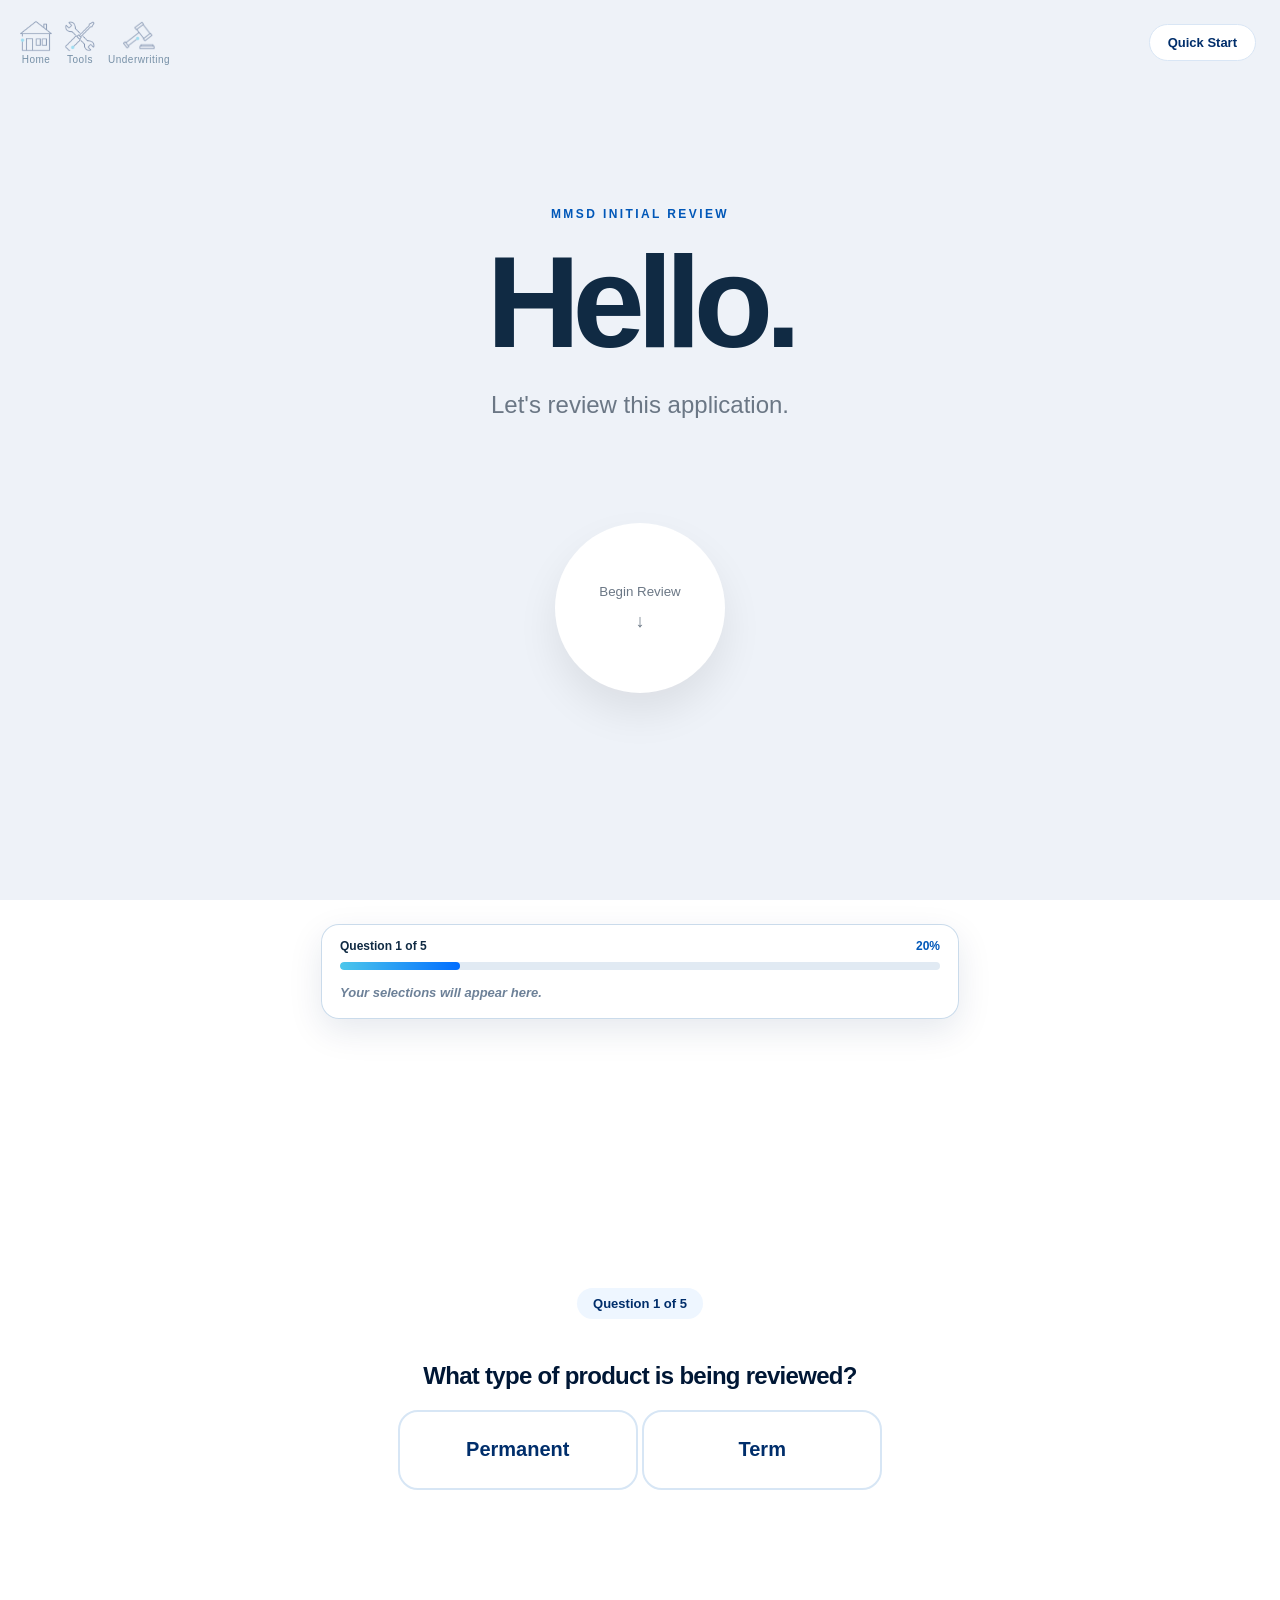
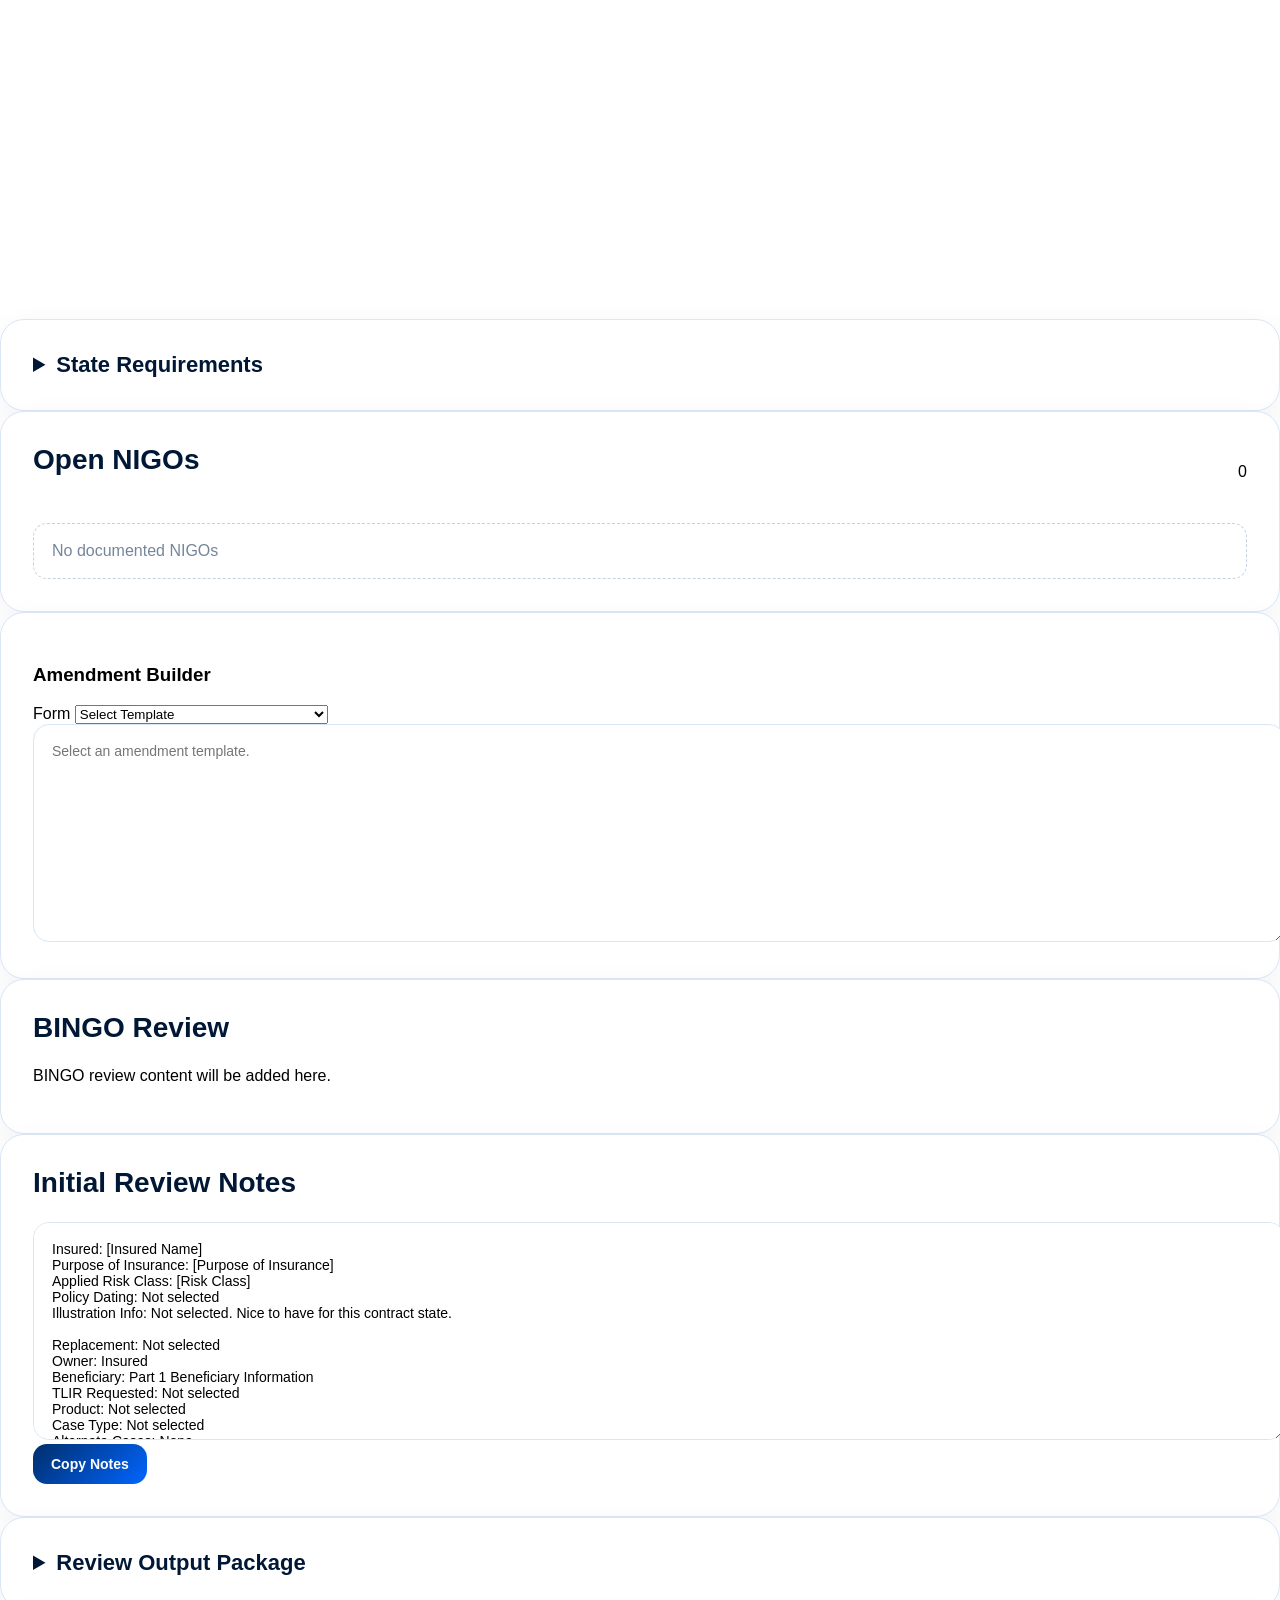
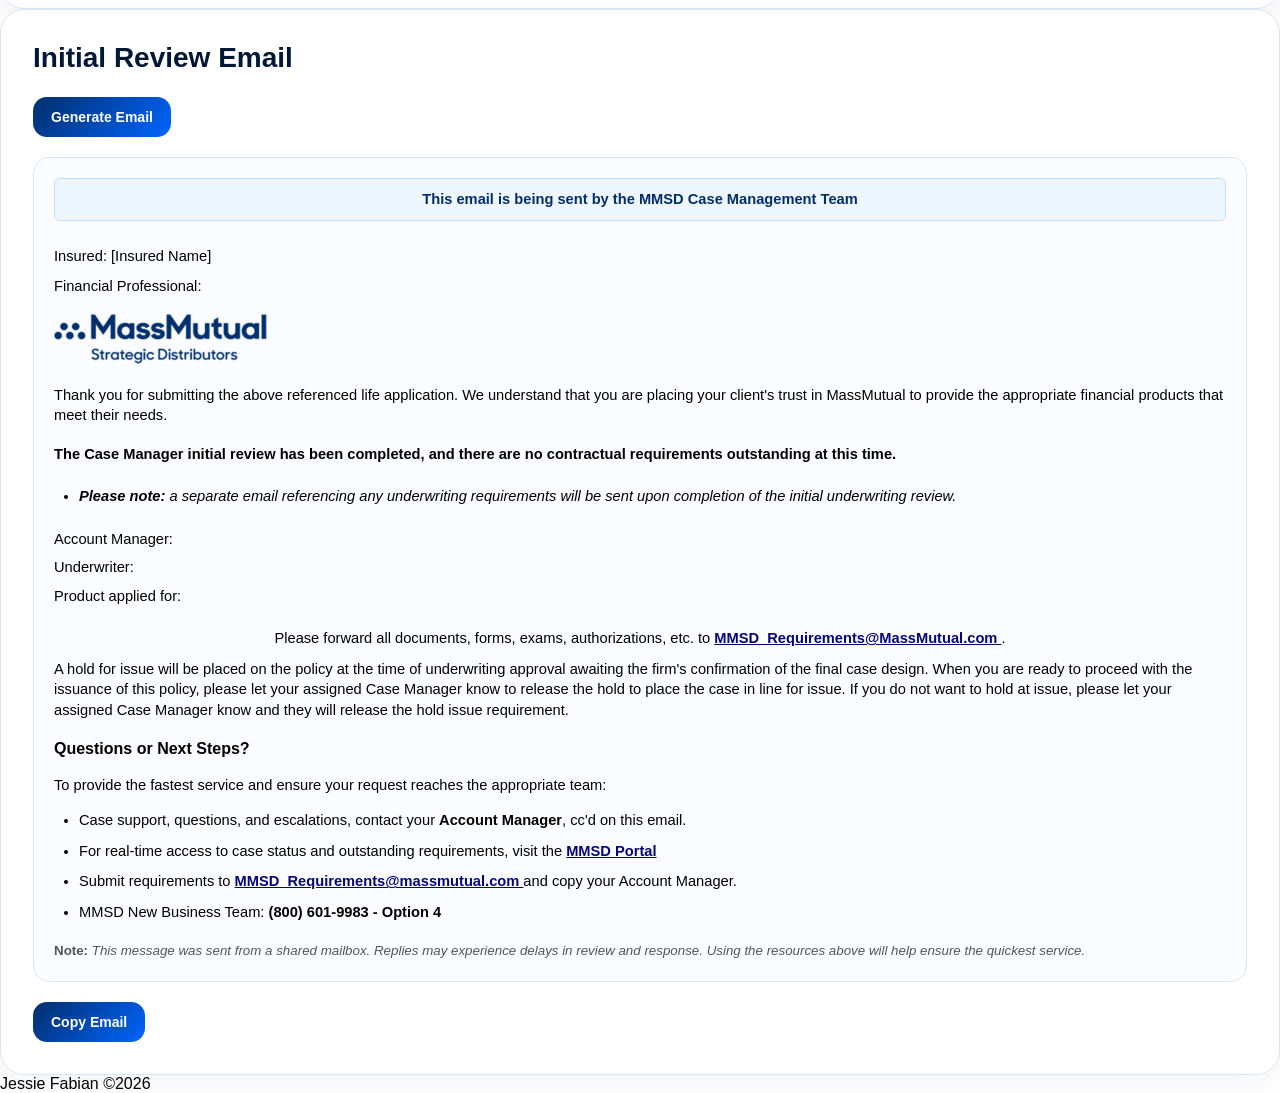
==== fffff.html @ 0162c7bb "how did I miss these fields?!" ====
<!doctype html>
<html lang="en">
  <head>
    <meta charset="utf-8" />
    <meta name="viewport" content="width=device-width, initial-scale=1.0" />
    <title>Full Initial Review</title>
    <link rel="stylesheet" href="Styling/app.css" />
  </head>
  <body>
    <header class="ir-header">
      <nav class="ir-navigation">
        <ul>
          <li>
            <a href="home.html" title="Home">
              <img src="images/home.png" />
              <span>Home</span>
            </a>
          </li>

          <li>
            <a href="verbiage-only.html" title="Tools">
              <img src="images/Picture8.png" />
              <span>Tools</span>
            </a>
          </li>

          <li>
            <a href="UW.html" title="Underwriting">
              <img src="images/UW.png" />
              <span>Underwriting</span>
            </a>
          </li>
        </ul>
      </nav>
    </header>
    <button id="quickStartButton" class="quick-start-button" type="button">
      Quick Start
    </button>
    <section id="welcomeHero">
      <div class="welcome-background"></div>

      <div class="welcome-content">
        <span class="welcome-eyebrow">MMSD INITIAL REVIEW</span>

        <h1 class="welcome-title">Hello.</h1>

        <p class="welcome-subtitle">Let's review this application.</p>

        <button id="beginReviewButton" class="scroll-indicator" type="button">
          <span>Begin Review</span>

          <span class="scroll-arrow" aria-hidden="true">↓</span>
        </button>
      </div>
    </section>

    <main class="page-workspace">
      <section id="qualificationFlow">
        <div id="wizardProgressWrapper">
          <div class="wizard-progress-top">
            <span id="wizardProgressLabel">Question 1 of 5</span>

            <span id="wizardProgressPercent">20%</span>
          </div>

          <div id="wizardProgress">
            <div id="wizardProgressFill"></div>
          </div>

          <div
            id="wizardAnswerSummary"
            class="wizard-answer-summary"
            aria-live="polite">
            <span class="wizard-answer-empty">
              Your selections will appear here.
            </span>
          </div>
        </div>

        <section class="question-panel active" id="questionProduct">
          <div class="question-container">
            <span class="question-counter">Question 1 of 5</span>

            <h2>What type of product is being reviewed?</h2>

            <div class="question-options">
              <button type="button" class="question-option" data-product="perm">
                Permanent
              </button>

              <button type="button" class="question-option" data-product="term">
                Term
              </button>
            </div>
          </div>
        </section>

        <section class="question-panel" id="questionState" hidden>
          <div class="question-container">
            <span class="question-counter">Question 2 of 5</span>

            <h2>What is the Contract State?</h2>

            <div class="case-field">
              <select id="contractState" name="contractState">
                <option value="">Select State</option>

                <option value="AL">Alabama</option>
                <option value="AK">Alaska</option>
                <option value="AZ">Arizona</option>
                <option value="AR">Arkansas</option>
                <option value="CA">California</option>
                <option value="CO">Colorado</option>
                <option value="CT">Connecticut</option>
                <option value="DE">Delaware</option>
                <option value="DC">District of Columbia</option>
                <option value="FL">Florida</option>
                <option value="GA">Georgia</option>
                <option value="HI">Hawaii</option>
                <option value="ID">Idaho</option>
                <option value="IL">Illinois</option>
                <option value="IN">Indiana</option>
                <option value="IA">Iowa</option>
                <option value="KS">Kansas</option>
                <option value="KY">Kentucky</option>
                <option value="LA">Louisiana</option>
                <option value="ME">Maine</option>
                <option value="MD">Maryland</option>
                <option value="MA">Massachusetts</option>
                <option value="MI">Michigan</option>
                <option value="MN">Minnesota</option>
                <option value="MS">Mississippi</option>
                <option value="MO">Missouri</option>
                <option value="MT">Montana</option>
                <option value="NE">Nebraska</option>
                <option value="NV">Nevada</option>
                <option value="NH">New Hampshire</option>
                <option value="NJ">New Jersey</option>
                <option value="NM">New Mexico</option>
                <option value="NY">New York</option>
                <option value="NC">North Carolina</option>
                <option value="ND">North Dakota</option>
                <option value="OH">Ohio</option>
                <option value="OK">Oklahoma</option>
                <option value="OR">Oregon</option>
                <option value="PA">Pennsylvania</option>
                <option value="PR">Puerto Rico</option>
                <option value="RI">Rhode Island</option>
                <option value="SC">South Carolina</option>
                <option value="SD">South Dakota</option>
                <option value="TN">Tennessee</option>
                <option value="TX">Texas</option>
                <option value="UT">Utah</option>
                <option value="VT">Vermont</option>
                <option value="VA">Virginia</option>
                <option value="WA">Washington</option>
                <option value="WV">West Virginia</option>
                <option value="WI">Wisconsin</option>
                <option value="WY">Wyoming</option>
              </select>
            </div>
          </div>
        </section>

        <section class="question-panel" id="questionBot" hidden>
          <div class="question-container">
            <span class="question-counter">Question 3 of 5</span>

            <h2>Is this a BOT case?</h2>

            <div class="question-options">
              <button type="button" class="question-option" data-bot="yes">
                Yes
              </button>

              <button type="button" class="question-option" data-bot="no">
                No
              </button>
            </div>
          </div>
        </section>

        <section class="question-panel" id="questionReplacement" hidden>
          <div class="question-container">
            <span class="question-counter">Question 4 of 5</span>

            <h2>Does this case involve a replacement?</h2>

            <div class="question-options">
              <button
                type="button"
                class="question-option"
                data-replacement="none">
                No Replacement
              </button>

              <button
                type="button"
                class="question-option"
                data-replacement="internal">
                Internal Replacement
              </button>

              <button
                type="button"
                class="question-option"
                data-replacement="external">
                External Replacement
              </button>
            </div>
          </div>
        </section>

        <section class="question-panel" id="questionInsured" hidden>
          <div class="question-container">
            <span class="question-counter">Question 5 of 5</span>

            <h2>How many insureds are on the application?</h2>

            <div class="question-options">
              <button
                type="button"
                class="question-option"
                data-insured="single">
                Single
              </button>

              <button
                type="button"
                class="question-option"
                data-insured="joint">
                Joint
              </button>
            </div>
          </div>
        </section>
      </section>

      <div id="caseProfileData" hidden>
        <input type="hidden" id="selectedProduct" />

        <input type="hidden" id="selectedState" />

        <input type="hidden" id="selectedBOT" />

        <input type="hidden" id="selectedReplacement" />

        <input type="hidden" id="selectedInsuredType" />
      </div>

      <section id="qualificationSummary" class="summary-card" hidden>
        <h3>Case Profile</h3>

        <div
          id="qualificationSummaryContent"
          class="profile-summary-grid"></div>
      </section>

      <section id="qualificationComplete">
        <div class="completion-container">
          <h2>Perfect.</h2>

          <p>Your review workspace is ready.</p>

          <button id="launchWorkbench">Begin Review</button>
        </div>
      </section>
      <section id="reviewWorkbench" class="review-workspace" hidden>
        <div class="workbench-shell">
          <header class="workspace-header">
            <div class="workspace-title">
              <span class="workspace-eyebrow">CASE MANAGER WORKBENCH</span>

              <h1>Initial Review Workspace</h1>

              <span id="progressText">0 of 0 steps complete</span>
            </div>

            <div class="workspace-progress">
              <div class="progress-track">
                <div id="progressFill"></div>
              </div>
            </div>
          </header>

          <div class="workspace-layout">
            <aside class="review-sidebar">
              <button
                type="button"
                class="step-btn active"
                data-target="dashboardSection">
                Dashboard
              </button>

              <button
                type="button"
                class="step-btn"
                data-target="caseSetupSection">
                Case Setup
              </button>

              <button
                type="button"
                class="step-btn"
                data-target="stateRequirements">
                State Forms
              </button>

              <button type="button" class="step-btn" data-target="trexReview">
                TREX Review
              </button>
              <button
                type="button"
                class="step-btn"
                data-target="polarisReplacementCheckSection">
                Polaris Check
              </button>

              <button
                type="button"
                class="step-btn"
                data-target="requirementsSection">
                Requirements
              </button>

              <button
                type="button"
                class="step-btn"
                data-target="amendmentsSection">
                Amendments
              </button>

              <button type="button" class="step-btn" data-target="bingoSection">
                BINGO
              </button>

              <button
                type="button"
                class="step-btn"
                data-target="reviewOutputPackage">
                Output Package
              </button>

              <button type="button" class="step-btn" data-target="emailSection">
                Email
              </button>
            </aside>

            <div class="workspace-main">
              <section id="incompleteSetupNotice" class="setup-notice" hidden>
                <div>
                  <strong>Case setup is incomplete</strong>

                  <p>
                    Complete the onboarding questions before using
                    state-specific or case-specific review tools.
                  </p>
                </div>

                <button id="returnToSetup" type="button">
                  Complete Case Setup
                </button>
              </section>
              <section id="dashboardSection" class="workspace-card">
                <div class="workspace-section-heading">
                  <div>
                    <span class="workspace-eyebrow">REVIEW STATUS</span>

                    <h2>Case Dashboard</h2>
                  </div>
                </div>

                <div class="dashboard-grid">
                  <div class="stat-card timer-stat running">
                    <div class="timer-card-header">
                      <span class="stat-label">Review Time</span>

                      <span id="timerStatusBadge" class="timer-status-pill">
                        <span class="timer-status-dot"></span>
                        Running
                      </span>
                    </div>

                    <strong id="dashboardTimer">00:00</strong>

                    <div class="timer-mini-actions">
                      <button id="startReviewTimer" type="button">Start</button>

                      <button id="pauseReviewTimer" type="button">Pause</button>
                    </div>
                  </div>

                  <div class="stat-card">
                    <span class="stat-label">Reviewed</span>

                    <strong id="reviewedCountCard">0</strong>
                  </div>

                  <div class="stat-card">
                    <span class="stat-label">Remaining</span>

                    <strong id="remainingCountCard">0</strong>
                  </div>

                  <div class="stat-card">
                    <span class="stat-label">NIGOs</span>

                    <strong id="dashboardIssueCount">0</strong>
                  </div>
                </div>
              </section>

              <section
                id="caseSetupSection"
                class="workspace-card case-setup-card">
                <div class="workspace-section-heading">
                  <div>
                    <span class="workspace-eyebrow">CASE PROFILE</span>

                    <h2>Case Setup</h2>
                  </div>

                  <span id="caseProfileStatus" class="case-profile-status">
                    Ready
                  </span>
                </div>

                <div class="case-profile-grid">
                  <div class="case-profile-field">
                    <span class="case-profile-label">Product</span>

                    <strong id="profileProduct">Not selected</strong>
                  </div>

                  <div class="case-profile-field">
                    <span class="case-profile-label">Contract State</span>

                    <strong id="profileState">Not selected</strong>
                  </div>

                  <div class="case-profile-field">
                    <span class="case-profile-label">BOT Case</span>

                    <strong id="profileBOT">Not selected</strong>
                  </div>

                  <div class="case-profile-field">
                    <span class="case-profile-label">Replacement</span>

                    <strong id="profileReplacement">Not selected</strong>
                  </div>

                  <div class="case-profile-field">
                    <span class="case-profile-label">Insured Type</span>

                    <strong id="profileInsured">Not selected</strong>
                  </div>
                </div>
<hr class="section-divider" />

<div class="case-setup-grid-equal">

    <div class="case-field">
        <label for="policyNumber">Policy Number</label>
        <input
            id="policyNumber"
            type="text"
            autocomplete="off" />
    </div>

    <div class="case-field">
        <label for="insuredName">Insured</label>
        <input
            id="insuredName"
            type="text"
            autocomplete="off" />
    </div>

</div>
<div class="case-setup-grid-equal">

    <div class="case-field">
        <label for="ownerType">
            Owner
        </label>

        <select id="ownerType">

            <option value="insured">
                Insured
            </option>

            <option value="otherIndividual">
                Other Individual
            </option>

            <option value="trust">
                Trust
            </option>

            <option value="business">
                Business or Entity
            </option>

        </select>

    </div>

    <div class="case-field">
        <label for="beneficiaryOther">
            Beneficiary
        </label>

        <select id="beneficiaryOther">

            <option value="no">
                Part 1 Beneficiary Information
            </option>

            <option value="yes">
                E-2 Other Selected
            </option>

        </select>

    </div>

    <div class="case-field">

        <label for="purposeOfInsurance">

            Purpose of Insurance

        </label>

        <input
            id="purposeOfInsurance"
            type="text"
            placeholder="Enter the purpose of insurance"
            autocomplete="off" />

    </div>

</div>
<div class="case-setup-grid-equal">

    <div class="case-field">

        <label for="riskClass">
            Risk Class
        </label>

        <select id="riskClass">

            <option value="">
                Select Risk Class
            </option>

            <option value="Ultra Preferred Non-Tobacco">
                Ultra Preferred Non-Tobacco
            </option>

            <option value="Select Preferred Non-Tobacco/Preferred Non-Smoker">
                Select Preferred Non-Tobacco/Preferred Non-Smoker
            </option>

            <option value="Standard Non-Tobacco/Juvenile">
                Standard Non-Tobacco/Juvenile
            </option>

            <option value="Select Preferred Tobacco">
                Select Preferred Tobacco
            </option>

            <option value="Tobacco">
                Tobacco
            </option>

        </select>

    </div>

    <div class="case-field">

        <label for="policyDating">
            Policy Dating
        </label>

        <select id="policyDating">

            <option value="">
                Select Policy Dating
            </option>

            <option value="saveAge">
                Save Age
            </option>

            <option value="currentDate">
                Current Date
            </option>

            <option value="specificDate">
                Specific Date
            </option>

        </select>

    </div>


  <div class="case-field">

        <label for="illustrationStatus">
            Signed Illustration as Applied For?
        </label>

        <select id="illustrationStatus">

            <option value="">
                Select
            </option>

            <option value="yes">
                Yes
            </option>

            <option value="no">
                No
            </option>

            <option value="notReceived">
                Not Received
            </option>

        </select>
<small
    id="illustrationGuidance"
    class="field-guidance">
</small>
</div>
          <div id="saveAgeFields" class="save-age-panel" hidden>
            <div class="save-age-heading">
              <div>
                <h3>Save Age Calculator</h3>
                <p>
                  Enter the insured's birth month and day and the Part 1
                  signature date.
                </p>
              </div>
            </div>
            <div
              id="saveAgeEligibilityWarning"
              class="save-age-alert"
              hidden></div>
            <div class="save-age-grid">
              <div class="case-field">
                <label for="birthMonth">Birth Month</label>
                <select id="birthMonth">
                  <option value="">Select Month</option>
                  <option value="1">January</option>
                  <option value="2">February</option>
                  <option value="3">March</option>
                  <option value="4">April</option>
                  <option value="5">May</option>
                  <option value="6">June</option>
                  <option value="7">July</option>
                  <option value="8">August</option>
                  <option value="9">September</option>
                  <option value="10">October</option>
                  <option value="11">November</option>
                  <option value="12">December</option>
                </select>
              </div>
              <div class="case-field">
                <label for="birthDay">Birth Day</label>
                <select id="birthDay">
                  <option value="">Select Day</option>
                  <option value="1">1</option>
                  <option value="2">2</option>
                  <option value="3">3</option>
                  <option value="4">4</option>
                  <option value="5">5</option>
                  <option value="6">6</option>
                  <option value="7">7</option>
                  <option value="8">8</option>
                  <option value="9">9</option>
                  <option value="10">10</option>
                  <option value="11">11</option>
                  <option value="12">12</option>
                  <option value="13">13</option>
                  <option value="14">14</option>
                  <option value="15">15</option>
                  <option value="16">16</option>
                  <option value="17">17</option>
                  <option value="18">18</option>
                  <option value="19">19</option>
                  <option value="20">20</option>
                  <option value="21">21</option>
                  <option value="22">22</option>
                  <option value="23">23</option>
                  <option value="24">24</option>
                  <option value="25">25</option>
                  <option value="26">26</option>
                  <option value="27">27</option>
                  <option value="28">28</option>
                  <option value="29">29</option>
                  <option value="30">30</option>
                  <option value="31">31</option>
                </select>
              </div>
              <div class="case-field">
                <label for="part1SignDate">Part 1 Sign Date</label>
                <input id="part1SignDate" type="date" />
              </div>
              <div class="case-field">
                <label for="saveAge1035">1035 Exchange</label>
                <select id="saveAge1035">
                  <option value="no">No</option>
                  <option value="yes">Yes</option>
                </select>
              </div>
              <div class="case-field">
                <label for="saveAgeDate">Calculated Save Age Date</label>
                <input
                  id="saveAgeDate"
                  type="text"
                  readonly
                  placeholder="Calculated automatically" />
              </div>
              <div class="case-field">
                <label for="saveAgeEligibility">Eligibility</label>
                <input
                  id="saveAgeEligibility"
                  type="text"
                  readonly
                  placeholder="Calculated automatically" />
              </div>
            </div>
            <div class="save-age-results">
              <div>
                <span class="save-age-result-label">Age Changes After</span>
                <strong id="ageChangeDate">--</strong>
              </div>
              <div>
                <span class="save-age-result-label">Backdating Duration</span>
                <strong id="saveAgeDuration">--</strong>
              </div>
              <div>
                <span class="save-age-result-label">Processing Guidance</span>
                <strong id="saveAgeGuidance">
                  Enter the Save Age information.
                </strong>
              </div>
            </div>
            <p id="saveAgeMessage" class="save-age-message">
              Enter the insured's birth month and day and the Part 1 signature
              date.
            </p>
          </div>
          <div id="specificDateFields" class="save-age-panel" hidden>
            <div class="case-field">
              <label for="specificPolicyDate">Requested Policy Date</label>
              <input id="specificPolicyDate" type="date" />
            </div>
          </div>
  </div>
</div>

       <details id="Illustration-Validation" class="card collapsible-card" hidden>
            <summary class="collapsible-summary">
              <span class="summary-heading">
                <span>
                  <span class="summary-title">Illustration Validation</span>
                </span>
              </span>
              <span class="collapse-indicator" aria-hidden="true">▼</span>
            </summary>
            <div class="collapsible-content">

            <details class="workspace-help">
            <summary><strong> How to use</strong></summary>

            <ol>
              <li>
                Enter the value shown on the Part 1.
              </li>

              <li>
                Enter the corresponding value shown on the illustration.
              </li>

              <li>
                Select Not Applicable for policy-design items that do not apply.
              </li>

              <li>
                Review the validation result and any identified mismatches.
              </li>
                </ol>
              </details>

        <div class="validation-column-headings">
          <span>Policy Design Item</span>
          <span>Part 1</span>
          <span>Illustration</span>
          <span>Result</span>
        </div>

          <div id="illustrationComparisonRows"></div>

          <div class="validation-actions">
            <button
              type="button"
              id="validateIllustration"
              class="primary-button">
              Validate Illustration
            </button>

            <button
              type="button"
              id="clearIllustrationValidation"
              class="secondary-button">
              Clear
            </button>
          </div>

          <section
            id="illustrationValidationResult"
            class="illustration-validation-result validation-neutral"
            aria-live="polite">

            <div class="validation-result-header">
              <div>
                <span class="validation-result-label">
                  Validation Result
                </span>

                <strong id="illustrationValidationTitle">
                  Enter the Part 1 and illustration values.
                </strong>
              </div>

              <span id="illustrationMatchCount">
                0 of 0 reviewed
              </span>
            </div>

                <div id="illustrationValidationDetails"></div>
              </section>
              <section
                id="illustrationMismatchRequirementSection"
                class="illustration-mismatch-output"
                hidden>

                <label for="illustrationMismatchRequirement">
                  Generated Requirement
                </label>

                <textarea
                  id="illustrationMismatchRequirement"
                  rows="7"
                  readonly></textarea>

                <button
                  type="button"
                  id="copyIllustrationMismatchRequirement"
                  class="secondary-button">
                  Copy Requirement
                </button>


                    <span
                      id="illustrationMismatchCopyStatus"
                      class="copy-status"
                      aria-live="polite">
                    </span>
                  </section>
                </div>
       </details>

</div>
 </section>

              <!-- ===================================== -->
              <!-- NEW YORK REVIEW DASHBOARD -->
              <!-- ===================================== -->

              <section id="nyReviewDashboard" class="workbench-section" hidden>
                <div class="section-header">
                  <h2>New York Review</h2>
                  <p>State-specific Initial Review workflow.</p>
                </div>
                <div class="review-card" id="nyReplacementStatusCard">
                  <h3>NY Replacement Status</h3>

                  <p>
                    Replacement processing is completed within the Polaris Check
                    and Replacement Review workspace.
                  </p>

                  <div class="summary-grid">
                    <div>
                      <label>Replacement Status</label>

                      <span id="nyReplacementStatus">
                        No Replacement Identified
                      </span>
                    </div>

                    <div>
                      <label>Replacement Type</label>

                      <span id="nyReplacementType">N/A</span>
                    </div>
                  </div>
                </div>
                <!-- ===================================== -->
                <!-- BOT REVIEW -->
                <!-- ===================================== -->

                <div class="review-card" id="botReviewSection">
                  <h3>BOT Review</h3>

                  <label>
                    <input type="checkbox" />
                    BOT Notes Reviewed
                  </label>

                  <label>
                    <input type="checkbox" />
                    Exceptions Reviewed
                  </label>

                  <label>
                    <input type="checkbox" />
                    Follow Up Required
                  </label>

                  <label>
                    <input type="checkbox" />
                    BOT Review Complete
                  </label>

                  <textarea
                    id="botReviewNotes"
                    placeholder="BOT review notes here"></textarea>
                </div>

                <!-- ===================================== -->
                <!-- SUITABILITY -->
                <!-- ===================================== -->

                <div class="review-card" id="suitabilitySection">
                  <h3>Suitability</h3>

                  <label>
                    <input type="radio" name="suitabilityStatus" value="igo" />

                    IGO
                  </label>

                  <label>
                    <input type="radio" name="suitabilityStatus" value="nigo" />

                    NIGO
                  </label>

                  <label>
                    <input
                      type="radio"
                      name="suitabilityStatus"
                      value="pending" />

                    Pending
                  </label>

                  <textarea
                    id="suitabilityNotes"
                    placeholder="Suitability notes"></textarea>
                </div>

                <!-- ===================================== -->
                <!-- SALES ILLUSTRATION REVIEW -->
                <!-- ===================================== -->
                <div id="nyReviewStatus" class="review-status">
                  Ready For Review
                </div>
                <div class="ny-illustration-review">
                  <h4>NY Illustration Review</h4>

                  <label>
                    <input type="checkbox" id="nyIllustrationSigned" />
                    Signed Illustration Submitted
                  </label>

                  <label>
                    <input type="checkbox" id="nyIllustrationOwner" />
                    Signed by Correct Party
                  </label>

                  <label>
                    <input type="checkbox" id="nyIllustrationDate" />
                    Dated
                  </label>

                  <label>
                    <input type="checkbox" id="nyBeforePart1" />
                    Signed On/Before Part 1
                  </label>
                </div>
              </section>
              <!-- ===================================== -->
              <!-- NY REPLACEMENT STATUS -->
              <!-- ===================================== -->

              <details id="stateRequirements" class="workspace-card">
                <summary>
                  <span id="stateRequirementSummary">State Requirements</span>
                </summary>

                <div id="stateImportantNotices" hidden></div>

                <div id="stateNotes" hidden></div>

                <div class="state-requirement-meta">
                  <span>Applicable Forms</span>

                  <strong id="applicableFormCount">0</strong>
                </div>

                <div id="requiredForms"></div>

                <div id="reviewCompletionBanner" hidden>
                  State form review complete.
                </div>
              </details>
              <section id="openNigoPanel" class="workspace-card">
                <div class="workspace-section-heading">
                  <h2>Open NIGOs</h2>

                  <span id="openNigoCount">0</span>
                </div>

                <div id="openNigoList">
                  <div class="nigo-empty">No documented NIGOs</div>
                </div>
              </section>

              <!-- ===================================== -->
              <!-- POLARIS REPLACEMENT CHECK -->
              <!-- ===================================== -->

              <section
                id="polarisReplacementCheckSection"
                class="workspace-card"
                hidden>
                <div class="workspace-section-heading">
                  <div>
                    <span class="workspace-eyebrow">REPLACEMENT REVIEW</span>

                    <h2>Polaris & Replacement Review</h2>
                  </div>
                </div>

                <p>
                  Review Polaris and determine whether any replacement activity
                  exists that was not disclosed on the application.
                </p>

                <label>
                  <input type="checkbox" id="polarisReviewCompleted" />

                  Polaris Review Completed
                </label>

                <div class="replacement-review-grid">
                  <div class="review-card">
                    <h3>Replacement Status</h3>

                    <label>
                      <input
                        type="radio"
                        name="reviewReplacementStatus"
                        value="none" />

                      No Replacement
                    </label>

                    <label>
                      <input
                        type="radio"
                        name="reviewReplacementStatus"
                        value="internal" />

                      Internal Replacement
                    </label>

                    <label>
                      <input
                        type="radio"
                        name="reviewReplacementStatus"
                        value="external" />

                      External Replacement
                    </label>

                    <label>
                      <input type="checkbox" id="undisclosedReplacement" />

                      Undisclosed Replacement Identified
                    </label>
                  </div>

                  <div class="review-card">
                    <h3>Replacement Information</h3>

                    <label>Replaced Carrier</label>

                    <input type="text" id="replacedCarrier" />

                    <label>Policy Number</label>

                    <input type="text" id="replacedPolicyNumber" />

                    <label>Face Amount</label>

                    <input type="text" id="replacedFaceAmount" />

                    <label>Notes</label>

                    <textarea id="replacementNotes" rows="5"></textarea>
                  </div>
                </div>

                <!-- INTERNAL REPLACEMENT -->

                <div id="internalReplacementSection" class="review-card" hidden>
                  <h3>Internal Replacement Review</h3>

                  <label>
                    <input type="checkbox" />
                    Existing Policy Reviewed
                  </label>

                  <label>
                    <input type="checkbox" />
                    Client History Reviewed
                  </label>

                  <label>
                    <input type="checkbox" />
                    Inforce Illustration Reviewed
                  </label>

                  <label>
                    <input type="checkbox" />
                    Replacement Tab Updated
                  </label>

                  <label>
                    <input type="checkbox" />
                    Commission Review Completed
                  </label>

                  <label>
                    <input type="checkbox" />
                    GA Memo Needed
                  </label>

                  <label>
                    <input type="checkbox" />
                    Surrender Endorsement Reviewed
                  </label>
                </div>

                <!-- EXTERNAL REPLACEMENT -->

                <div id="externalReplacementSection" class="review-card" hidden>
                  <h3>External Replacement Review</h3>

                  <label>
                    <input type="checkbox" />
                    Existing Carrier Identified
                  </label>

                  <label>
                    <input type="checkbox" />
                    Replacement Notification Sent
                  </label>

                  <label>
                    <input type="checkbox" />
                    Carrier Fax Sent
                  </label>

                  <label>
                    <input type="checkbox" />
                    Fax Confirmation Received
                  </label>

                  <label>
                    <input type="checkbox" />
                    Follow-Up Required
                  </label>

                  <label>
                    <input type="checkbox" />
                    Replacement Letter Sent
                  </label>
                </div>

                <!-- 1035 EXCHANGE -->

                <div id="exchangeSection" class="review-card">
                  <h3>1035 Exchange</h3>

                  <label>
                    <input type="checkbox" id="is1035Exchange" />

                    1035 Exchange
                  </label>

                  <label>
                    <input type="checkbox" />
                    P4051 Received
                  </label>

                  <label>
                    <input type="checkbox" />
                    P4051 IGO
                  </label>

                  <label>
                    <input type="checkbox" />
                    Loan Carryover Reviewed
                  </label>
                </div>

                <!-- GENERATED REQUIREMENTS -->

                <div class="review-card">
                  <h3>Replacement Requirements</h3>

                  <textarea
                    id="replacementRequirementOutput"
                    rows="8"
                    readonly></textarea>

                  <button type="button" id="copyReplacementRequirement">
                    Copy Requirement
                  </button>
                </div>
              </section>


<div id="requirementBuilderParking" hidden>

    <div id="nigoRequirementBuilder" class="vc-card">

        <h3>Requirement Builder</h3>

        <div class="vc-field">

            <label>
                Active Form
            </label>

            <div id="activeNigoFormDisplay">
                Select a form marked NIGO.
            </div>

        </div>

        <div class="vc-field">

            <label for="globalRequirementTemplate">
                Requirement Template
            </label>

            <select id="globalRequirementTemplate">

                <option value="">
                    Select Requirement
                </option>

            </select>

        </div>

        <button
            type="button"
            id="favoriteRequirementButton">

            ♡

        </button>

        <div id="globalRequirementFields"></div>

        <textarea
            id="globalGeneratedRequirement"
            rows="6"
            readonly>
        </textarea>

        <div class="vc-actions">

            <button
                id="addGlobalRequirement"
                type="button">

                Add Requirement

            </button>

            <button
                id="copyGlobalRequirement"
                type="button">

                Copy Requirement

            </button>

        </div>

        <div id="requirementSaveStatus"></div>

    </div>

</div>

</div>


             <div id="nigoAmendmentBuilder">

    <section class="workspace-card">

        <h3>
            Amendment Builder
        </h3>

        <label for="globalAmendmentTemplate">
            Form
        </label>

        <select id="globalAmendmentTemplate">

            <option value="">
                Select Form
            </option>

        </select>

        <div id="globalAmendmentFields"></div>

        <textarea
            id="globalGeneratedAmendment"
            rows="8"
            readonly>
        </textarea>

    </section>

</div>

              <section id="bingoSection" class="workspace-card">
                <h2>BINGO Review</h2>

                <p>BINGO review content will be added here.</p>
              </section>

              <section id="reviewNotesSection" class="workspace-card">
                <h2>Initial Review Notes</h2>

                <textarea
                  id="initialReviewNotes"
                  rows="8"
                  placeholder="Initial review notes will appear here."></textarea>

                <div class="buttons">
                  <button id="copyInitialReviewNotes" type="button">
                    Copy Notes
                  </button>
                </div>

                <div
                  id="initialReviewNotesStatus"
                  class="copy-status"
                  aria-live="polite"></div>
              </section>



              <details id="reviewOutputPackage" class="workspace-card">
                <summary>Review Output Package</summary>

                <div class="output-package-summary">
                  <span id="reviewOutputStatus">No Outputs</span>

                  <strong id="compiledTotalCount">0</strong>
                </div>

                <section class="compiled-output-section">
                  <div class="compiled-output-heading">
                    <span id="compiledAmendmentBadge">0 amendments</span>

                    <span id="compiledAmendmentCount">0</span>
                  </div>

                  <textarea
                    id="compiledAmendments"
                    rows="10"
                    readonly></textarea>

                  <button id="copyAllAmendments" type="button" disabled>
                    Copy All Amendments
                  </button>
                </section>

                <section class="compiled-output-section">
                  <div class="compiled-output-heading">
                    <span id="compiledRequirementBadge">0 requirements</span>

                    <span id="compiledRequirementCount">0</span>
                  </div>

                  <textarea
                    id="compiledRequirements"
                    rows="10"
                    readonly></textarea>

                  <button id="copyAllRequirements" type="button" disabled>
                    Copy All Requirements
                  </button>
                </section>

                <div
                  id="reviewOutputCopyStatus"
                  class="copy-status"
                  aria-live="polite"></div>
              </details>

              <section id="emailSection" class="workspace-card">
                <h2>Initial Review Email</h2>

                <button id="generateEmail" type="button">Generate Email</button>

                <div
                  id="emailOutput"
                  class="email-preview"
                  contenteditable="true"></div>

                <button id="copyEmail" type="button">Copy Email</button>
              </section>
            </div>
          </div>
        </div>
      </section>
    </main>
    <div id="quickStartModal" class="quick-start-modal" hidden>
      <div class="quick-start-panel">
        <div class="quick-start-header">
          <img src="images/qs.png" />
          <div>
            <h2>Quick Start</h2>

            <p>Launch directly into the review workspace.</p>
          </div>
        </div>

        <div class="quick-start-grid">
          <label>
            Product
            <select id="qsProduct">
              <option value="perm">Permanent</option>
              <option value="term">Term</option>
            </select>
          </label>

          <label>
            State
            <select id="qsState">
              <option value="">Select State</option>

              <option value="AL">Alabama</option>
              <option value="AK">Alaska</option>
              <option value="AZ">Arizona</option>
              <option value="AR">Arkansas</option>
              <option value="CA">California</option>
              <option value="CO">Colorado</option>
              <option value="CT">Connecticut</option>
              <option value="DE">Delaware</option>
              <option value="DC">District of Columbia</option>
              <option value="FL">Florida</option>
              <option value="GA">Georgia</option>
              <option value="HI">Hawaii</option>
              <option value="ID">Idaho</option>
              <option value="IL">Illinois</option>
              <option value="IN">Indiana</option>
              <option value="IA">Iowa</option>
              <option value="KS">Kansas</option>
              <option value="KY">Kentucky</option>
              <option value="LA">Louisiana</option>
              <option value="ME">Maine</option>
              <option value="MD">Maryland</option>
              <option value="MA">Massachusetts</option>
              <option value="MI">Michigan</option>
              <option value="MN">Minnesota</option>
              <option value="MS">Mississippi</option>
              <option value="MO">Missouri</option>
              <option value="MT">Montana</option>
              <option value="NE">Nebraska</option>
              <option value="NV">Nevada</option>
              <option value="NH">New Hampshire</option>
              <option value="NJ">New Jersey</option>
              <option value="NM">New Mexico</option>
              <option value="NY">New York</option>
              <option value="NC">North Carolina</option>
              <option value="ND">North Dakota</option>
              <option value="OH">Ohio</option>
              <option value="OK">Oklahoma</option>
              <option value="OR">Oregon</option>
              <option value="PA">Pennsylvania</option>
              <option value="PR">Puerto Rico</option>
              <option value="RI">Rhode Island</option>
              <option value="SC">South Carolina</option>
              <option value="SD">South Dakota</option>
              <option value="TN">Tennessee</option>
              <option value="TX">Texas</option>
              <option value="UT">Utah</option>
              <option value="VT">Vermont</option>
              <option value="VA">Virginia</option>
              <option value="WA">Washington</option>
              <option value="WV">West Virginia</option>
              <option value="WI">Wisconsin</option>
              <option value="WY">Wyoming</option>
            </select>
          </label>

          <label>
            BOT Case
            <select id="qsBOT">
              <option value="yes">Yes</option>
              <option value="no">No</option>
            </select>
          </label>

          <label>
            Replacement
            <select id="qsReplacement">
              <option value="none">No Replacement</option>
              <option value="internal">Internal Replacement</option>
              <option value="external">External Replacement</option>
            </select>
          </label>

          <label>
            Insured Type
            <select id="qsInsured">
              <option value="single">Single</option>
              <option value="joint">Joint</option>
            </select>
          </label>

          <div class="quick-start-actions">
            <button id="launchQuickStart" type="button">
              Launch Workspace
            </button>

            <button id="closeQuickStart" type="button">Cancel</button>
          </div>
        </div>
      </div>
    </div>
    <footer>Jessie Fabian ©2026</footer>

    <!-- Onboarding -->
    <script src="scripts/scroll.js"></script>
    <script src="scripts/onboarding.js"></script>
    <!-- Data and template foundation -->
    <script src="scripts/library.js"></script>
    <!-- Workbench engines -->
    <script src="scripts/amendment-engine.js"></script>
    <script src="scripts/stateLoader.js"></script>
    <script src="scripts/illustration-validation.js"></script>
    <!-- Core review workflow -->
    <script src="scripts/initial-review.js"></script>
    <!-- Output and supporting tools -->
    <script src="scripts/review-output-package.js"></script>
  </body>
</html>
---- Styling/app.css ----
body {
  font-family: "MM Sharp", "Century Gothic", "Futura", sans-serif;
}

h1,
h2,
h3 {
  font-family: "MM Sharp", "Century Gothic", "Futura", sans-serif;
}

#welcomeHero {
  min-height: 100vh;

  display: flex;

  align-items: center;

  justify-content: center;

  text-align: center;

  background: linear-gradient(180deg, #eef2f8, #eef2f8);
}

.ir-header {
  background: transparent;
  border-bottom: none;
  box-shadow: none;
  position: absolute;
  top: 20px;
  left: 20px;
  z-index: 100;
}
.inline-requirement-builder {
  padding: 16px;

  border-radius: 14px;

  background: #f8fbff;

  border: 1px solid #d4e3f5;

  margin-top: 12px;
}

.inline-requirement-builder label {
  display: block;

  margin-bottom: 8px;

  font-weight: 600;

  color: #0d2d52;
}

.inline-requirement-builder select {
  width: 100%;

  height: 44px;

  border-radius: 10px;

  border: 1px solid #cbd9ea;

  padding: 0 12px;
}

.inline-requirement-builder textarea {
  width: 100%;

  min-height: 120px;

  margin-top: 12px;

  border-radius: 10px;

  border: 1px solid #cbd9ea;

  padding: 12px;
}
.ir-navigation ul {
  display: flex;
  gap: 12px;
  list-style: none;
  padding: 0;
  margin: 0;
}
.ir-navigation img:hover {
  opacity: 1;
}
.ir-navigation img {
  width: clamp(20px, 3vw, 32px);
  height: auto;
  vertical-align: middle;
  transition: transform 0.2s ease;
  margin-bottom: 2px;
  background: transparent;
  opacity: 0.5;
}
.ir-navigation span {
  font-size: 10px;
  letter-spacing: 0.5px;
  opacity: 0.5;
}
.ir-navigation span:hover {
  opacity: 1;
}

.ir-navigation li {
  text-align: center;
}

.ir-navigation a {
  display: flex;
  flex-direction: column;
  align-items: center;
  text-decoration: none;
  color: #003057;
  font-size: 11px;
  font-weight: 500;
}
#globalGeneratedRequirement {
  width: 100%;

  min-height: 140px;

  margin-top: 20px;

  padding: 16px;

  border-radius: 12px;

  border: 1px solid #c8d9ed;

  background: white;

  font-size: 14px;

  resize: vertical;
}
.ir-navigation a:hover {
  opacity: 1;
  transform: scale(1.08);
}
#globalRequirementFields {
  display: grid;

  grid-template-columns: repeat(auto-fit, minmax(240px, 1fr));

  gap: 16px;

  margin-top: 16px;
}
body {
  font-family: "Lato", Arial, sans-serif;
}
#globalRequirementFields input,
#globalRequirementFields select {
  width: 100%;

  min-height: 44px;

  padding: 0 14px;

  border: 1px solid #c8d9ed;

  border-radius: 10px;

  background: #fff;

  font-size: 14px;
}
#welcomeHero {
  min-height: 100vh;

  display: flex;

  align-items: center;

  justify-content: center;

  text-align: center;

  background: linear-gradient(180deg, #eef2f8, #eef2f8);
}

.welcome-content {
  animation: heroReveal 1.5s ease;
  width: 100%;

  max-width: 900px;

  margin: 0 auto;

  display: flex;

  flex-direction: column;

  align-items: center;

  justify-content: center;
}
.scroll-indicator {
  margin-top: 80px;

  display: flex;

  flex-direction: column;

  align-items: center;

  justify-content: center;

  width: 170px;

  height: 170px;

  border: none;

  border-radius: 50%;

  background: white;

  cursor: pointer;

  box-shadow: 0 20px 40px rgba(0, 0, 0, 0.08);

  transition:
    transform 0.35s ease,
    box-shadow 0.35s ease;
}
.scroll-indicator:hover {
  transform: translateY(-6px);

  box-shadow: 0 28px 50px rgba(0, 0, 0, 0.12);
}
.welcome-eyebrow {
  display: block;

  margin-bottom: 16px;

  color: #0057b8;

  font-size: 12px;

  font-weight: 800;

  letter-spacing: 0.2em;
}
.welcome-title {
  margin: 0;

  font-size: clamp(70px, 12vw, 130px);

  font-weight: 800;

  line-height: 1;

  letter-spacing: -0.06em;

  color: #102a43;
}
.welcome-subtitle {
  margin-top: 24px;

  font-size: 24px;

  color: #6b7785;
}
.scroll-indicator {
  margin-top: 80px;

  display: flex;

  flex-direction: column;

  align-items: center;

  gap: 12px;

  color: #6b7785;
}
.scroll-arrow {
  font-size: 18px;

  animation: gentleBounce 2.5s infinite;
}
@keyframes gentleBounce {
  0%,
  100% {
    transform: translateY(0);
  }

  50% {
    transform: translateY(6px);
  }
}

@keyframes bounce {
  0%,
  20%,
  50%,
  80%,
  100% {
    transform: translateY(0);
  }

  40% {
    transform: translateY(8px);
  }

  60% {
    transform: translateY(4px);
  }
}
@keyframes heroReveal {
  from {
    opacity: 0;

    transform: translateY(25px);
  }

  to {
    opacity: 1;

    transform: translateY(0);
  }
}
.welcome-transition {
  min-height: 100vh;

  display: flex;

  align-items: center;

  justify-content: center;

  text-align: center;

  padding: 60px;
}
.transition-step {
  display: block;

  margin-bottom: 20px;

  letter-spacing: 0.25em;

  font-size: 12px;

  font-weight: 800;

  color: #0057b8;
}
.transition-content h2 {
  max-width: 900px;

  margin: 0 auto;

  font-size: clamp(42px, 6vw, 72px);

  line-height: 1.1;
}
.transition-content p {
  margin-top: 24px;

  font-size: 22px;

  color: #6b7785;
}
.welcome-transition h2 {
  max-width: 800px;

  font-size: clamp(32px, 6vw, 56px);

  font-weight: 700;

  color: #102a43;
}
body {
  margin: 0;
}
.question-panel {
  min-height: 100vh;

  display: flex;

  align-items: center;

  justify-content: center;

  padding-top: 0;

  transform: translateY(-80px);
}
.question-container {
  position: relative;

  top: -80px;
}

.question-panel.in-view {
  opacity: 1;

  transform: translateY(0);

  animation: questionReveal 1.2s ease;
}
@keyframes questionReveal {
  from {
    opacity: 0;

    transform: translateY(80px);
  }

  to {
    opacity: 1;

    transform: translateY(0);
  }
}

[hidden] {
  display: none !important;
}

/* =========================================================
   STICKY ONBOARDING PROGRESS
========================================================= */

#wizardProgressWrapper {
  position: sticky;
  top: 18px;
  z-index: 1000;

  width: min(600px, 90vw);
  margin: 24px auto 0;
  padding: 14px 18px;

  background: rgba(255, 255, 255, 0.9);

  border: 1px solid rgba(189, 210, 230, 0.8);
  border-radius: 18px;

  box-shadow: 0 12px 34px rgba(0, 43, 92, 0.1);

  backdrop-filter: blur(14px);
  -webkit-backdrop-filter: blur(14px);
}
.question-counter {
  display: inline-block;

  padding: 8px 16px;

  margin-bottom: 24px;

  background: #eef6ff;

  color: #002e6b;

  border-radius: 999px;

  font-size: 13px;

  font-weight: 700;
}
.question-panel h2 {
  font-family: "MM Sharp Sans", "Century Gothic", "Futura", sans-serif;

  color: #001735;

  font-weight: 700;

  letter-spacing: -0.03em;

  line-height: 1.1;
}
#wizardAnswerSummary {
  margin-top: 10px;

  color: #002e6b;

  font-family: "Lato", Arial, sans-serif;

  font-size: 14px;

  font-weight: 700;
}
.question-option {
  min-width: 240px;

  min-height: 80px;

  padding: 20px;

  border-radius: 20px;
  font-family: "Lato", Arial, sans-serif;

  font-weight: 700;
  border: 2px solid #d7e6f5;

  background: white;

  color: #002e6b;

  font-size: 20px;

  font-weight: 700;

  cursor: pointer;

  transition: all 0.25s ease;
}
.question-option:hover {
  transform: translateY(-4px);

  border-color: #0265ff;

  box-shadow: 0 12px 28px rgba(2, 101, 255, 0.12);
}
.question-option.selected {
  background: linear-gradient(135deg, #002e6b, #0265ff);

  color: white;

  border-color: transparent;

  box-shadow: 0 16px 40px rgba(2, 101, 255, 0.25);
}
#contractState {
  width: 360px;

  height: 60px;

  padding: 0 18px;

  border-radius: 16px;

  border: 2px solid #d7e6f5;

  background: white;

  color: #002e6b;

  font-size: 16px;

  font-weight: 600;
}
#contractState:focus {
  outline: none;

  border-color: #0265ff;

  box-shadow: 0 0 0 5px rgba(2, 101, 255, 0.12);
}
.wizard-progress-top {
  display: flex;
  align-items: center;
  justify-content: space-between;
  gap: 16px;

  margin-bottom: 9px;
}

#wizardProgressLabel {
  color: #102a43;

  font-size: 12px;
  font-weight: 750;
}

#wizardProgressPercent {
  color: #0057b8;

  font-size: 12px;
  font-weight: 800;
  font-variant-numeric: tabular-nums;
}

#wizardProgress {
  width: 100%;
  height: 8px;

  overflow: hidden;

  background: #e1eaf3;

  border-radius: 999px;
}

#wizardProgressFill {
  width: 20%;
  height: 100%;

  background: linear-gradient(90deg, #4dc7eb 0%, #006dff 100%);

  border-radius: inherit;

  transition: width 600ms cubic-bezier(0.22, 1, 0.36, 1);
}

.wizard-answer-empty {
  color: #6d8198;

  font-size: 13px;

  font-style: italic;
}

.wizard-answer-summary {
  margin-top: 12px;

  min-height: 24px;

  display: flex;

  align-items: center;
}
.wizard-answer-inline {
  color: #002e6b;

  font-size: 15px;

  font-weight: 700;

  line-height: 1.5;
}
.question-container {
  width: min(900px, 100%);

  margin: 0 auto;

  padding: 40px;

  text-align: center;
}

@keyframes answerChipReveal {
  from {
    opacity: 0;
    transform: translateY(5px) scale(0.96);
  }

  to {
    opacity: 1;
    transform: translateY(0) scale(1);
  }
}

@media (max-width: 650px) {
  #wizardProgressWrapper {
    top: 8px;
    padding: 13px 14px;

    border-radius: 14px;
  }

  .wizard-answer-summary {
    gap: 5px;
  }

  .wizard-answer-chip {
    padding: 0 8px;

    font-size: 9px;
  }
}

.completion-badge {
  display: inline-flex;

  align-items: center;

  justify-content: center;

  padding: 10px 20px;

  border-radius: 999px;

  background: #eef7ff;

  color: #002e6b;

  font-weight: 700;

  font-size: 14px;

  margin-bottom: 32px;
}
.completion-container h2 {
  font-size: clamp(40px, 6vw, 72px);

  color: #001735;

  margin-bottom: 20px;
}
.completion-container p {
  font-size: 22px;

  color: #74869a;

  margin-bottom: 50px;
}
#qualificationSummary {
  max-width: 600px;

  margin: 0 auto 50px;
}
.profile-summary-item {
  display: flex;

  justify-content: space-between;

  align-items: center;

  padding: 18px 24px;

  background: white;

  border: 1px solid #d9e6f5;

  border-radius: 14px;
}
.profile-summary-item strong {
  color: #74869a;

  font-size: 13px;

  text-transform: uppercase;

  letter-spacing: 0.05em;
}
#launchWorkbench {
  min-width: 260px;

  height: 64px;

  border: none;

  border-radius: 18px;

  background: linear-gradient(135deg, #002e6b, #0265ff);

  color: white;

  font-size: 18px;

  font-weight: 700;

  display: block;

  margin: 40px auto 0;

  align-items: center;

  justify-content: center;

  border: none;

  cursor: pointer;

  transition:
    transform 0.25s ease,
    box-shadow 0.25s ease;
}
#launchWorkbench:hover {
  transform: translateY(-3px);

  box-shadow: 0 18px 40px rgba(2, 101, 255, 0.25);
}

.completion-container {
  width: 100%;

  max-width: 900px;

  margin: 0 auto;

  display: flex;

  flex-direction: column;

  align-items: center;

  justify-content: center;
}
.progress-complete {
  opacity: 0;

  transform: translateY(-20px);

  pointer-events: none;

  transition: all 0.4s ease;
}

#wizardProgressWrapper.fade-out {
  opacity: 0;

  transform: translateY(-24px);

  transition:
    opacity 0.4s ease,
    transform 0.4s ease;
}

#launchWorkbench {
  position: relative;
  overflow: visible;
}

/* =========================================================
   COMPLETION AND WORKSPACE LAUNCH
========================================================= */

body {
  overflow-x: hidden;
}

/* Case Profile exit */

#qualificationSummary {
  transition:
    opacity 500ms ease,
    transform 700ms cubic-bezier(0.22, 1, 0.36, 1);
}

#qualificationSummary.is-launching {
  opacity: 0;
  transform: translateY(-30px);
}

/* Completion screen */

/* Perfect. slides upward */

/* Subtitle fades */

/* Button grows slightly and fades */

/* Blue page wash */

body::after {
  content: "";
  position: fixed;
  inset: 0;
  z-index: 9998;

  background: rgba(0, 87, 184, 0.92);

  opacity: 0;
  visibility: hidden;
  pointer-events: none;

  transition:
    opacity 500ms ease,
    visibility 0s linear 500ms;
}

body.workspace-launching::after {
  opacity: 1;
  visibility: visible;

  transition:
    opacity 500ms ease 300ms,
    visibility 0s linear 0s;
}

/* Workbench entrance */

#reviewWorkbench.workbench-opening {
  opacity: 0;
  transform: translateY(30px);

  transition:
    opacity 700ms ease,
    transform 700ms cubic-bezier(0.22, 1, 0.36, 1);
}

#reviewWorkbench.workbench-opening.workbench-visible {
  opacity: 1;
  transform: translateY(0);
}

/* Reduced-motion accessibility */

@media (prefers-reduced-motion: reduce) {
  #qualificationSummary,
  #qualificationComplete h2,
  #qualificationComplete p,
  #qualificationComplete #launchWorkbench,
  #reviewWorkbench,
  body::after {
    transition-duration: 1ms;
    transition-delay: 0ms;
  }
}

/* =========================================================
   WORKBENCH
========================================================= */

.review-workspace {
  min-height: 100vh;
  background: #f5f8fc;
  padding: 40px;
}

.workbench-shell {
  max-width: 1800px;
  margin: 0 auto;
}

/* =========================================================
   HEADER
========================================================= */

.workspace-header {
  background: white;
  border-radius: 24px;
  padding: 32px;
  margin-bottom: 32px;

  border: 1px solid #d9e6f5;

  box-shadow: 0 10px 30px rgba(0, 43, 92, 0.06);
}

.workspace-eyebrow {
  display: inline-block;

  color: #0057b8;

  font-size: 12px;
  font-weight: 800;

  letter-spacing: 0.15em;

  margin-bottom: 10px;
}

.workspace-title h1 {
  margin: 0;

  color: #001735;

  font-size: clamp(36px, 4vw, 56px);

  line-height: 1;
}

#progressText {
  margin-top: 10px;

  display: block;

  color: #74869a;

  font-size: 14px;
}

/* =========================================================
   PROGRESS BAR
========================================================= */

.workspace-progress {
  margin-top: 20px;
}

.progress-track {
  height: 10px;

  overflow: hidden;

  background: #e2ebf4;

  border-radius: 999px;
}

#progressFill {
  width: 0%;

  height: 100%;

  border-radius: inherit;

  background: linear-gradient(90deg, #4dc7eb, #006dff);

  transition: width 500ms ease;
}

/* =========================================================
   LAYOUT
========================================================= */

.workspace-layout {
  display: grid;

  grid-template-columns: 260px 1fr;

  gap: 28px;
}

/* =========================================================
   SIDEBAR
========================================================= */

.review-sidebar {
  position: sticky;

  top: 20px;

  height: fit-content;

  display: flex;

  flex-direction: column;

  gap: 10px;
}

.step-btn {
  width: 100%;

  padding: 16px 18px;

  border: 1px solid #d9e6f5;

  border-radius: 14px;

  background: white;

  color: #002e6b;

  font-size: 14px;
  font-weight: 700;

  text-align: left;

  cursor: pointer;

  transition:
    transform 0.2s ease,
    background 0.2s ease,
    border-color 0.2s ease;
}

.step-btn:hover {
  transform: translateX(4px);

  border-color: #0265ff;
}

.step-btn.active {
  color: white;

  border-color: transparent;

  background: linear-gradient(135deg, #002e6b, #0265ff);
}

/* =========================================================
   MAIN CONTENT
========================================================= */

.workspace-main {
  display: flex;
  flex-direction: column;

  gap: 28px;
}

/* =========================================================
   CARDS
========================================================= */

.workspace-card {
  background: white;

  border: 1px solid #d9e6f5;

  border-radius: 24px;

  padding: 32px;

  box-shadow: 0 8px 30px rgba(0, 43, 92, 0.05);
}

.workspace-card h2 {
  margin-top: 0;

  color: #001735;

  font-size: 28px;
}

.workspace-section-heading {
  display: flex;

  align-items: center;

  justify-content: space-between;

  gap: 20px;

  margin-bottom: 24px;
}

/* =========================================================
   DASHBOARD
========================================================= */

.dashboard-grid {
  display: grid;

  grid-template-columns: repeat(auto-fit, minmax(220px, 1fr));

  gap: 18px;
}

.stat-card {
  padding: 24px;

  border-radius: 20px;

  background: linear-gradient(180deg, #f7faff, #eef5ff);

  border: 1px solid #d9e6f5;
}

.stat-label {
  display: block;

  margin-bottom: 12px;

  color: #74869a;

  font-size: 12px;

  text-transform: uppercase;

  letter-spacing: 0.08em;
}

.stat-card strong {
  font-size: 36px;

  color: #002e6b;
}

/* =========================================================
   CASE PROFILE
========================================================= */

.case-profile-grid {
  display: grid;

  grid-template-columns: repeat(auto-fit, minmax(220px, 1fr));

  gap: 20px;
}

.case-profile-field {
  padding: 20px;

  border-radius: 18px;

  background: #f8fbff;

  border: 1px solid #d9e6f5;
}

.case-profile-label {
  display: block;

  margin-bottom: 10px;

  color: #6d8198;

  font-size: 11px;

  font-weight: 700;

  text-transform: uppercase;

  letter-spacing: 0.08em;
}

.case-profile-field strong {
  color: #001735;

  font-size: 18px;
}

.case-profile-status {
  display: inline-flex;

  align-items: center;

  padding: 8px 14px;

  border-radius: 999px;

  background: #eef6ff;

  color: #0057b8;

  font-size: 12px;
  font-weight: 700;
}

/* =========================================================
   NIGO PANEL
========================================================= */

#openNigoList {
  display: flex;

  flex-direction: column;

  gap: 12px;
}
#nigoRequirementBuilder {
  padding: 20px;

  border-radius: 16px;

  background: #f8fbff;

  border: 1px solid #d7e6f5;

  margin-top: 18px;
}

.nigo-empty {
  padding: 18px;

  border-radius: 14px;

  border: 1px dashed #c3d2e3;

  color: #74869a;
}

.nigo-issue-item {
  padding: 16px;

  border-radius: 14px;

  border-left: 4px solid #ff8a00;

  background: #fff9f1;
}

/* =========================================================
   STATE REQUIREMENTS
========================================================= */

#stateRequirements summary,
#reviewOutputPackage summary {
  cursor: pointer;

  color: #001735;

  font-size: 22px;

  font-weight: 700;
}

.state-requirement-meta {
  display: flex;

  justify-content: space-between;

  align-items: center;

  margin: 20px 0;
}

#requiredForms {
  display: flex;

  flex-direction: column;

  gap: 12px;
}

/* =========================================================
   TEXTAREAS
========================================================= */

textarea {
  width: 100%;

  min-height: 180px;

  padding: 18px;

  border: 1px solid #d9e6f5;

  border-radius: 16px;

  font-family: inherit;

  font-size: 14px;

  resize: vertical;
}

/* =========================================================
   EMAIL
========================================================= */

.email-preview {
  min-height: 240px;

  padding: 20px;

  margin: 20px 0;

  border: 1px solid #d9e6f5;

  border-radius: 16px;

  background: #fafcff;
}

/* =========================================================
   BUTTONS
========================================================= */

.workspace-card button,
.review-workspace button {
  border: none;

  border-radius: 14px;

  background: linear-gradient(135deg, #002e6b, #0265ff);

  color: white;

  font-size: 14px;
  font-weight: 700;

  cursor: pointer;

  padding: 12px 18px;

  transition:
    transform 0.2s ease,
    box-shadow 0.2s ease;
}

.workspace-card button:hover,
.review-workspace button:hover {
  transform: translateY(-2px);

  box-shadow: 0 10px 24px rgba(2, 101, 255, 0.2);
}

/* =========================================================
   RESPONSIVE
========================================================= */

@media (max-width: 1200px) {
  .workspace-layout {
    grid-template-columns: 1fr;
  }

  .review-sidebar {
    position: static;

    flex-direction: row;

    flex-wrap: wrap;
  }

  .step-btn {
    width: auto;
  }
}

@media (max-width: 700px) {
  .review-workspace {
    padding: 20px;
  }

  .workspace-card {
    padding: 20px;
  }

  .dashboard-grid,
  .case-profile-grid {
    grid-template-columns: 1fr;
  }
}

/* Skip button */

.skip-workbench-button {
  position: absolute;
  top: 20px;
  right: 24px;
  z-index: 200;

  padding: 10px 16px;

  border: 1px solid rgba(0, 46, 107, 0.2);
  border-radius: 999px;

  background: rgba(255, 255, 255, 0.75);
  color: #002e6b;

  font-family: "Lato", Arial, sans-serif;
  font-size: 12px;
  font-weight: 700;

  cursor: pointer;

  backdrop-filter: blur(10px);
  -webkit-backdrop-filter: blur(10px);

  transition:
    background 200ms ease,
    border-color 200ms ease,
    transform 200ms ease;
}

.skip-workbench-button:hover {
  background: #ffffff;
  border-color: #0265ff;
  transform: translateY(-2px);
}

/* Setup notice */

.setup-notice {
  display: flex;
  align-items: center;
  justify-content: space-between;
  gap: 24px;

  padding: 20px 24px;

  border: 1px solid #f1c46d;
  border-left: 5px solid #d98200;
  border-radius: 18px;

  background: #fffaf0;
  color: #563500;
}

.setup-notice strong {
  display: block;
  margin-bottom: 5px;
  font-size: 16px;
}

.setup-notice p {
  margin: 0;
  color: #76582b;
  font-size: 13px;
  line-height: 1.5;
}

.case-profile-status.setup-required {
  background: #fff3da;
  color: #8a5100;
}

/* Visually indicate unavailable case-dependent tools */

.case-setup-incomplete #stateRequirements,
.case-setup-incomplete #applicationReview,
.case-setup-incomplete #requirementsSection,
.case-setup-incomplete #amendmentsSection {
  opacity: 0.55;
}

@media (max-width: 700px) {
  .skip-workbench-button {
    top: 12px;
    right: 12px;
    padding: 8px 12px;
  }

  .setup-notice {
    align-items: stretch;
    flex-direction: column;
  }
}

.quick-start-button {
  position: absolute;

  top: 24px;
  right: 24px;

  z-index: 100;

  background: white;

  border: 1px solid #d9e6f5;

  border-radius: 999px;

  padding: 10px 18px;

  color: #002e6b;

  font-size: 13px;
  font-weight: 700;

  cursor: pointer;
}

.quick-start-modal {
  position: fixed;
  inset: 0;

  display: flex;
  align-items: center;
  justify-content: center;

  background: rgba(0, 23, 53, 0.45);

  backdrop-filter: blur(10px);
  -webkit-backdrop-filter: blur(10px);

  z-index: 5000;
}

.quick-start-panel {
  width: min(700px, 92vw);

  background: white;

  border-radius: 28px;
  width: min(600px, 92vw);
  padding: 32px;

  box-shadow: 0 40px 80px rgba(0, 0, 0, 0.15);
}

.quick-start-panel h2 {
  margin: 0 0 8px;

  color: #001735;

  font-size: 32px;
}

.quick-start-panel p {
  margin: 0 0 30px;

  color: #74869a;
}

.quick-start-grid {
  display: grid;

  grid-template-columns: 1fr 1fr;

  gap: 20px;
}

.quick-start-panel label {
  display: flex;

  flex-direction: column;

  gap: 8px;

  color: #001735;

  font-size: 13px;
  font-weight: 700;
}

.quick-start-panel select {
  height: 56px;

  padding: 0 16px;

  border: 1px solid #d9e6f5;

  border-radius: 14px;

  background: #f8fbff;

  font-size: 14px;

  transition: all 0.2s ease;
}

.quick-start-panel select:focus {
  outline: none;

  border-color: #0265ff;

  box-shadow: 0 0 0 4px rgba(2, 101, 255, 0.1);
}

.quick-start-actions {
  grid-column: 1 / -1;

  display: flex;

  justify-content: flex-end;

  align-items: center;

  gap: 14px;

  margin-top: 10px;
}

#launchQuickStart {
  min-width: 180px;

  height: 52px;

  border: none;

  border-radius: 14px;

  background: linear-gradient(135deg, #002e6b, #0265ff);

  color: white;

  font-weight: 700;
}

#closeQuickStart {
  min-width: 120px;

  height: 52px;

  border: 1px solid #d9e6f5;

  border-radius: 14px;

  background: white;

  color: #002e6b;
}

@media (max-width: 700px) {
  .quick-start-grid {
    grid-template-columns: 1fr;
  }
}
.quick-start-header {
  display: flex;
  align-items: center;
  gap: 20px;

  margin-bottom: 30px;
}

.quick-start-icon {
  width: 72px;
  height: auto;

  flex-shrink: 0;
}

.quick-start-header h2 {
  margin: 0;

  font-size: 48px;
}

.quick-start-header p {
  margin-top: 8px;
}

.quick-start-icon {
  width: 80px;

  flex-shrink: 0;
}

.quick-start-header h2 {
  margin: 0 0 4px;
}

.quick-start-header p {
  margin: 0;

  color: #74869a;
}
.timer-card-header {
  display: flex;

  justify-content: space-between;

  align-items: center;

  margin-bottom: 10px;
}

.timer-status-pill {
  display: inline-flex;

  align-items: center;

  gap: 6px;

  padding: 4px 10px;

  border-radius: 999px;

  background: #e9fff2;

  color: #00a85a;
  box-shadow: 0 0 12px rgba(0, 255, 128, 0.25);
  font-size: 11px;

  font-weight: 700;

  text-transform: uppercase;
}
.timer-stat.running {
  animation: timerCardPulse 2s ease-in-out infinite;
}
@keyframes timerCardPulse {
  0% {
    box-shadow: 0 0 0 rgba(32, 255, 130, 0);
  }

  50% {
    box-shadow:
      0 0 20px rgba(32, 255, 130, 0.25),
      0 0 40px rgba(32, 255, 130, 0.12);
  }

  100% {
    box-shadow: 0 0 0 rgba(32, 255, 130, 0);
  }
}
.timer-status-dot {
  width: 8px;
  height: 8px;

  border-radius: 50%;

  background: #20ff82;

  box-shadow:
    0 0 8px #20ff82,
    0 0 16px #20ff82;

  animation: pulseDot 1.2s infinite;
}
.timer-stat {
  position: relative;

  animation: timerGlow 2s ease-in-out infinite;
}
@keyframes timerGlow {
  0% {
    box-shadow: 0 0 0 rgba(32, 255, 130, 0);
  }

  50% {
    box-shadow: 0 0 14px rgba(32, 255, 130, 0.18);
  }

  100% {
    box-shadow: 0 0 0 rgba(32, 255, 130, 0);
  }
}

@keyframes pulseDot {
  0% {
    transform: scale(1);
    opacity: 0.8;

    box-shadow:
      0 0 8px #20ff82,
      0 0 16px #20ff82;
  }

  50% {
    transform: scale(1.6);
    opacity: 1;

    box-shadow:
      0 0 14px #20ff82,
      0 0 28px #20ff82,
      0 0 40px #20ff82;
  }

  100% {
    transform: scale(1);
    opacity: 0.8;

    box-shadow:
      0 0 8px #20ff82,
      0 0 16px #20ff82;
  }
}

.timer-mini-actions {
  display: flex;
  position: relative;
  gap: 8px;

  margin-top: 8px;
}
#dashboardTimer {
  font-size: 32px;
  line-height: 1;
}
.timer-mini-actions button {
  height: 28px;

  font-size: 11px;

  border-radius: 999px;
}
.timer-status-pill.paused {
  background: #fff4d6;
  color: #9a6700;
}

.timer-status-pill.paused .timer-status-dot {
  background: #f5a524;
  animation: none;
} /* =========================================================
   FINAL PROFILE AND COMPLETION LAYOUT
========================================================= */

#qualificationSummary {
  width: min(600px, calc(100% - 40px));
  max-width: 600px;

  margin: 60px auto 24px;

  text-align: center;
}

.profile-summary-grid {
  display: flex;
  flex-direction: column;
  gap: 0;
}

.profile-summary-item {
  box-sizing: border-box;

  width: 100%;
  min-height: 56px;
  text-align: left;
  display: flex;
  align-items: center;
  justify-content: space-between;
  gap: 24px;

  margin: 0;
  padding: 14px 24px;

  border: 1px solid #d9e6f5;
  border-radius: 14px;

  background: #ffffff;
}

.profile-summary-item strong {
  color: #6d8198;

  font-size: 13px;
  font-weight: 700;
  letter-spacing: 0.05em;
  text-transform: uppercase;
}

.profile-summary-item span {
  color: #001735;

  font-size: 16px;
  font-weight: 600;

  text-align: right;
}
/* =========================================================
   FINAL CASE PROFILE + COMPLETION POSITIONING
   Keep this at the very bottom of app.css
========================================================= */

#qualificationSummary {
  box-sizing: border-box !important;

  width: min(600px, calc(100% - 40px)) !important;
  max-width: 600px !important;

  margin: 56px auto 0 !important;
  padding: 0 !important;

  position: static !important;
  transform: none;
}

#qualificationSummary h3 {
  margin: 0 0 16px;

  color: #001735;

  font-family:
    "MM Sharp", "MM Sharp Sans", "Century Gothic", "Futura", sans-serif;
  text-align: center;
  font-size: 22px;
  font-weight: 700;
}

.profile-summary-grid {
  display: flex;
  flex-direction: column;
  gap: 0;
}

.profile-summary-item {
  box-sizing: border-box;

  width: 100%;
  min-height: 56px;

  display: flex;
  align-items: center;
  justify-content: space-between;
  gap: 24px;

  margin: 0;
  padding: 14px 24px;
}

#qualificationComplete {
  box-sizing: border-box !important;

  width: min(600px, calc(100% - 40px)) !important;
  max-width: 600px !important;

  min-height: 0 !important;
  height: auto !important;

  margin: 16px auto 80px !important;
  padding: 0 !important;

  position: static !important;
  inset: auto !important;

  overflow: visible !important;
  transform: none;

  text-align: center;
}

#qualificationComplete:not([hidden]) {
  display: flex !important;
  flex-direction: column;
  align-items: center;
  justify-content: flex-start;

  gap: 14px;
}

#qualificationComplete h2 {
  margin: 0 !important;
  padding: 0 !important;

  color: #001735;

  font-family:
    "MM Sharp", "MM Sharp Sans", "Century Gothic", "Futura", sans-serif;

  font-size: clamp(48px, 6vw, 76px);
  font-weight: 700;
  line-height: 1;
  letter-spacing: -0.04em;

  text-align: center;
}

#qualificationComplete p {
  margin: 0 !important;
  padding: 0 !important;

  color: #74869a;

  font-family: "Lato", Arial, sans-serif;
  font-size: 19px;
  line-height: 1.5;

  text-align: center;
}

#qualificationComplete #launchWorkbench {
  box-sizing: border-box;

  width: 260px;
  min-width: 0;
  height: 60px;

  display: flex;
  align-items: center;
  justify-content: center;

  margin: 14px auto 0 !important;
  padding: 0 24px;

  text-align: center;
}

@media (max-width: 650px) {
  #qualificationSummary {
    margin-top: 32px !important;
  }

  #qualificationComplete h2 {
    font-size: 48px;
  }

  #qualificationComplete #launchWorkbench {
    width: 100%;
    max-width: 260px;
  }
}

/* ==========================================
   NY REVIEW DASHBOARD
========================================== */

#nyReviewDashboard {
  display: flex;
  flex-direction: column;
  gap: 20px;
  margin-top: 20px;
}

/* ==========================================
   SECTION HEADER
========================================== */

.section-header {
  padding: 20px;
  border-radius: 12px;
  background: #0b3a68;
  color: white;
}

.section-header h2 {
  margin: 0;
  font-size: 1.5rem;
}

.section-header p {
  margin-top: 6px;
  opacity: 0.9;
}

/* ==========================================
   REVIEW CARDS
========================================== */

.review-card {
  background: white;
  border: 1px solid #d9e2ec;
  border-radius: 12px;
  padding: 20px;
  box-shadow: 0 2px 6px rgba(0, 0, 0, 0.05);
}

.review-card h3 {
  margin-top: 0;
  margin-bottom: 16px;
  color: #0b3a68;
  border-bottom: 1px solid #e5e7eb;
  padding-bottom: 8px;
}

.review-card h4 {
  margin-top: 20px;
  margin-bottom: 12px;
  color: #1d4f91;
}

/* ==========================================
   SUMMARY GRID
========================================== */

.summary-grid {
  display: grid;
  grid-template-columns: repeat(auto-fit, minmax(180px, 1fr));
  gap: 15px;
}

.summary-grid div {
  padding: 12px;
  background: #f7fafc;
  border-radius: 8px;
}

.summary-grid label {
  display: block;
  font-size: 12px;
  color: #5b6770;
  text-transform: uppercase;
  margin-bottom: 6px;
}

.summary-grid span {
  font-weight: 600;
  color: #0b3a68;
}

/* ==========================================
   CHECKBOX + RADIO LAYOUT
========================================== */

.review-card label {
  display: flex;
  align-items: center;
  gap: 10px;
  margin-bottom: 10px;
  cursor: pointer;
}

.review-card input[type="checkbox"],
.review-card input[type="radio"] {
  transform: scale(1.1);
}

/* ==========================================
   TEXT AREAS
========================================== */

.review-card textarea {
  width: 100%;
  min-height: 100px;
  margin-top: 12px;
  padding: 12px;
  border-radius: 8px;
  border: 1px solid #cbd5e0;
  resize: vertical;
  font-family: inherit;
}

.review-card textarea:focus {
  outline: none;
  border-color: #0b3a68;
}

/* ==========================================
   DATE FIELDS + SELECTS
========================================== */

.review-card input[type="date"],
.review-card select {
  width: 100%;
  padding: 10px;
  border-radius: 8px;
  border: 1px solid #cbd5e0;
  margin-bottom: 12px;
}

/* ==========================================
   ILLUSTRATION SECTION
========================================== */

#illustrationReviewSection {
  border-left: 4px solid #1976d2;
}

#illustrationValidatorContainer {
  margin-top: 20px;
}

#Illustration-Validation {
  margin-top: 20px;
}

/* ==========================================
   NY ILLUSTRATION STATUS
========================================== */

#nyIllustrationStatus {
  margin: 12px 0;
}

.status-badge {
  display: inline-flex;
  align-items: center;
  padding: 8px 14px;
  border-radius: 999px;
  font-weight: 600;
  background: #fff3cd;
  color: #856404;
  border: 1px solid #ffeeba;
}

/* ==========================================
   REPLACEMENT SECTIONS
========================================== */

#replacementReviewSection {
  border-left: 4px solid #6f42c1;
}

#replacementExemptionSection,
#f6484Section,
#f5436NySection,
#internalReplacementSection,
#externalReplacementSection,
#reg60TrackingSection {
  margin-top: 20px;
  padding-top: 15px;
  border-top: 1px solid #eceff3;
}

/* ==========================================
   SUITABILITY
========================================== */

#suitabilitySection {
  border-left: 4px solid #2e7d32;
}

/* ==========================================
   BOT REVIEW
========================================== */

#botReviewSection {
  border-left: 4px solid #ef6c00;
}

/* ==========================================
   FORMS REVIEW
========================================== */

#formsReviewSection {
  border-left: 4px solid #455a64;
}

/* ==========================================
   NY REVIEW STATUS BAR
========================================== */

#nyReviewStatus {
  padding: 14px 18px;
  border-radius: 10px;
  font-weight: 600;
  background: #e3f2fd;
  border: 1px solid #90caf9;
  color: #0b3a68;
  margin-bottom: 15px;
}

/* ==========================================
   MOBILE
========================================== */

@media (max-width: 768px) {
  .summary-grid {
    grid-template-columns: 1fr;
  }

  .review-card {
    padding: 15px;
  }
}

/* ==========================================
   NY REVIEW DASHBOARD
========================================== */

#nyReviewDashboard {
  display: grid;
  gap: 1rem;
  margin-bottom: 1.5rem;
}

#nyReviewDashboard .review-card {
  background: var(--card-background, #ffffff);
  border: 1px solid rgba(0, 0, 0, 0.08);
  border-radius: 16px;
  padding: 1.25rem;
  box-shadow: 0 6px 18px rgba(0, 0, 0, 0.08);
}

#nyReviewDashboard h3,
#nyReviewDashboard h4 {
  margin-top: 0;
  color: #0d3b66;
}

/* ==========================================
   NY STATUS BANNER
========================================== */

.review-status {
  padding: 0.85rem 1rem;
  border-radius: 12px;
  background: #eef6ff;
  border: 1px solid #bad8ff;
  font-weight: 600;
  color: #004a99;
}

/* ==========================================
   SUMMARY GRID
========================================== */

.summary-grid {
  display: grid;
  grid-template-columns: repeat(auto-fit, minmax(220px, 1fr));
  gap: 1rem;
}

.summary-grid > div {
  background: #f8fafc;
  padding: 0.9rem;
  border-radius: 10px;
}

.summary-grid label {
  display: block;
  font-size: 0.75rem;
  font-weight: 700;
  color: #64748b;
  margin-bottom: 0.35rem;
  text-transform: uppercase;
}

.summary-grid span {
  display: block;
  font-size: 0.95rem;
  font-weight: 600;
  color: #1e293b;
}

/* ==========================================
   POLARIS REPLACEMENT SECTION
========================================== */

#polarisReplacementCheckSection {
  display: flex;
  flex-direction: column;
  gap: 1rem;
}

#polarisReplacementCheckSection label {
  display: flex;
  align-items: center;
  gap: 0.6rem;
  margin-bottom: 0.5rem;
}

#polarisReplacementCheckSection textarea {
  width: 100%;
  min-height: 100px;
}

/* ==========================================
   REPLACEMENT REVIEW GRID
========================================== */

.replacement-review-grid {
  display: flex;
  flex-direction: column;
  gap: 1rem;
  max-width: 900px;
}

.replacement-review-grid .review-card,
#internalReplacementSection,
#externalReplacementSection,
#exchangeSection {
  background: #ffffff;
  border: 1px solid rgba(15, 23, 42, 0.08);
  border-radius: 14px;
  padding: 1rem;
  box-shadow: 0 3px 10px rgba(15, 23, 42, 0.05);
}

/* ==========================================
   INTERNAL / EXTERNAL REPLACEMENT
========================================== */

#internalReplacementSection {
  border-left: 4px solid #4caf50;
  margin-top: 1rem;
}

#externalReplacementSection {
  border-left: 4px solid #ff9800;
  margin-top: 1rem;
}

#exchangeSection {
  border-left: 4px solid #3f51b5;
  margin-top: 1rem;
}

/* ==========================================
   SECTION HEADINGS
========================================== */

.review-card h3,
#internalReplacementSection h3,
#externalReplacementSection h3,
#exchangeSection h3 {
  margin-top: 0;
  margin-bottom: 1rem;
  color: #0f172a;
  font-size: 1rem;
}

/* ==========================================
   INPUTS
========================================== */

.review-card input[type="text"],
.review-card select,
.review-card textarea,
#polarisReplacementCheckSection input[type="text"],
#polarisReplacementCheckSection textarea {
  max-width: 500px;
  width: 100%;
  padding: 0.7rem 0.8rem;
  border: 1px solid #cbd5e1;
  border-radius: 10px;
  margin-top: 0.35rem;
  margin-bottom: 0.85rem;
  font-size: 0.9rem;
}

.review-card input[type="text"]:focus,
.review-card textarea:focus,
.review-card select:focus {
  outline: none;
  border-color: #0066cc;
  box-shadow: 0 0 0 3px rgba(0, 102, 204, 0.15);
}

/* ==========================================
   CHECKBOXES / RADIOS
========================================== */

.review-card input[type="checkbox"],
.review-card input[type="radio"] {
  width: 16px;
  height: 16px;
  accent-color: #005eb8;
}

/* ==========================================
   ALERTS
========================================== */

#polarisReplacementAlert {
  background: #fff4e5;
  border: 1px solid #ffcc80;
  border-radius: 10px;
  padding: 0.9rem;
  font-weight: 600;
  color: #b45309;
}

/* ==========================================
   REQUIREMENT OUTPUT
========================================== */

#replacementRequirementOutput {
  width: 100%;
  min-height: 140px;
  font-family: inherit;
}

#copyReplacementRequirement {
  margin-top: 0.75rem;
}

/* ==========================================
   MOBILE
========================================== */

@media (max-width: 768px) {
  .replacement-review-grid {
    grid-template-columns: 1fr;
  }

  .summary-grid {
    grid-template-columns: 1fr;
  }
}

/* ==========================================
   STATE REQUIREMENTS
========================================== */

#requiredForms {
  display: grid;
  gap: 1rem;
  margin-top: 1rem;
}

.required-form-row {
  background: #fff;
  border: 1px solid #dbe5f0;
  border-radius: 14px;
  padding: 1rem;
  box-shadow: 0 2px 8px rgba(15, 23, 42, 0.05);
}

/* top row */

.state-form-main {
  display: flex;
  justify-content: space-between;
  align-items: flex-start;
  gap: 1rem;
}

.state-form-content {
  display: flex;
  flex-direction: column;
  gap: 0.35rem;
}

.state-form-id {
  font-size: 1rem;
  color: #0f172a;
}

.form-description {
  color: #64748b;
  font-size: 0.9rem;
}

/* buttons */

.form-status-actions {
  display: flex;
  align-items: center;
  gap: 0.5rem;
  flex-wrap: wrap;
}

.form-status-button {
  border: none;
  border-radius: 999px;
  padding: 0.55rem 1rem;
  font-weight: 700;
  cursor: pointer;
  transition: all 0.2s ease;
}

.igo-button {
  background: #ecfdf3;
  color: #027a48;
}

.nigo-button {
  background: #fff4ed;
  color: #c2410c;
}

.form-status-button:hover {
  transform: translateY(-1px);
}

/* selected */

.igo-button.selected {
  background: #12b76a;
  color: white;
}

.nigo-button.selected {
  background: #f97316;
  color: white;
}

/* status text */

.form-review-result {
  font-size: 0.85rem;
  font-weight: 700;
}

.result-igo {
  color: #12b76a;
}

.result-nigo {
  color: #f97316;
}

.result-nigo-pending {
  color: #eab308;
}

/* NIGO section */

.nigo-template-picker {
  margin-top: 1rem;
  padding-top: 1rem;
  border-top: 1px dashed #dbe5f0;

  display: flex;
  flex-direction: column;
  gap: 0.75rem;
}

.nigo-template-picker label {
  font-weight: 600;
}

.nigo-template-select {
  max-width: 400px;
}

.generated-requirement-output {
  width: 100%;
  min-height: 120px;
  border-radius: 10px;
}

.nigo-requirement-save-status {
  font-size: 0.85rem;
  color: #64748b;
}

/* dashboard summary */

.state-requirement-meta {
  display: flex;
  justify-content: space-between;
  align-items: center;
  margin-top: 1rem;
  margin-bottom: 1rem;
}

#applicableFormCount {
  background: #0f62fe;
  color: white;
  border-radius: 999px;
  padding: 0.35rem 0.8rem;
}

[hidden] {
  display: none !important;
}

.vc-card {
  scroll-margin-top: 18px;
  margin-bottom: 30px;
  padding: 32px;
  border: 1px solid #d9e6f5;
  border-radius: 24px;
  background: #ffffff;
  box-shadow: 0 8px 30px rgba(0, 43, 92, 0.05);
}

.vc-field {
  display: grid;
  gap: 8px;
}

.vc-field label,
.vc-output-label {
  color: var(--vc-dark-blue);
  font-size: 0.88rem;
  font-weight: 800;
}

.vc-actions {
  display: flex;
  flex-wrap: wrap;
  gap: 9px;
}

#activeNigoFormDisplay {
  padding: 12px 14px;
  border: 1px solid var(--vc-border);
  border-radius: var(--vc-radius-sm);
  background: #f8fbff;
  color: var(--vc-blue);
  font-weight: 700;
}

#nigoRequirementBuilder {
  margin-top: 20px;
  padding: 24px;
  border-radius: 18px;
  border: 1px solid #d9e6f5;
  background: #ffffff;
  box-shadow: none;
}

#nigoRequirementBuilder h3 {
  margin-bottom: 14px;
}
#nigoRequirementBuilder {
  margin-left: 40px;

  width: 420px;

  flex-shrink: 0;
}
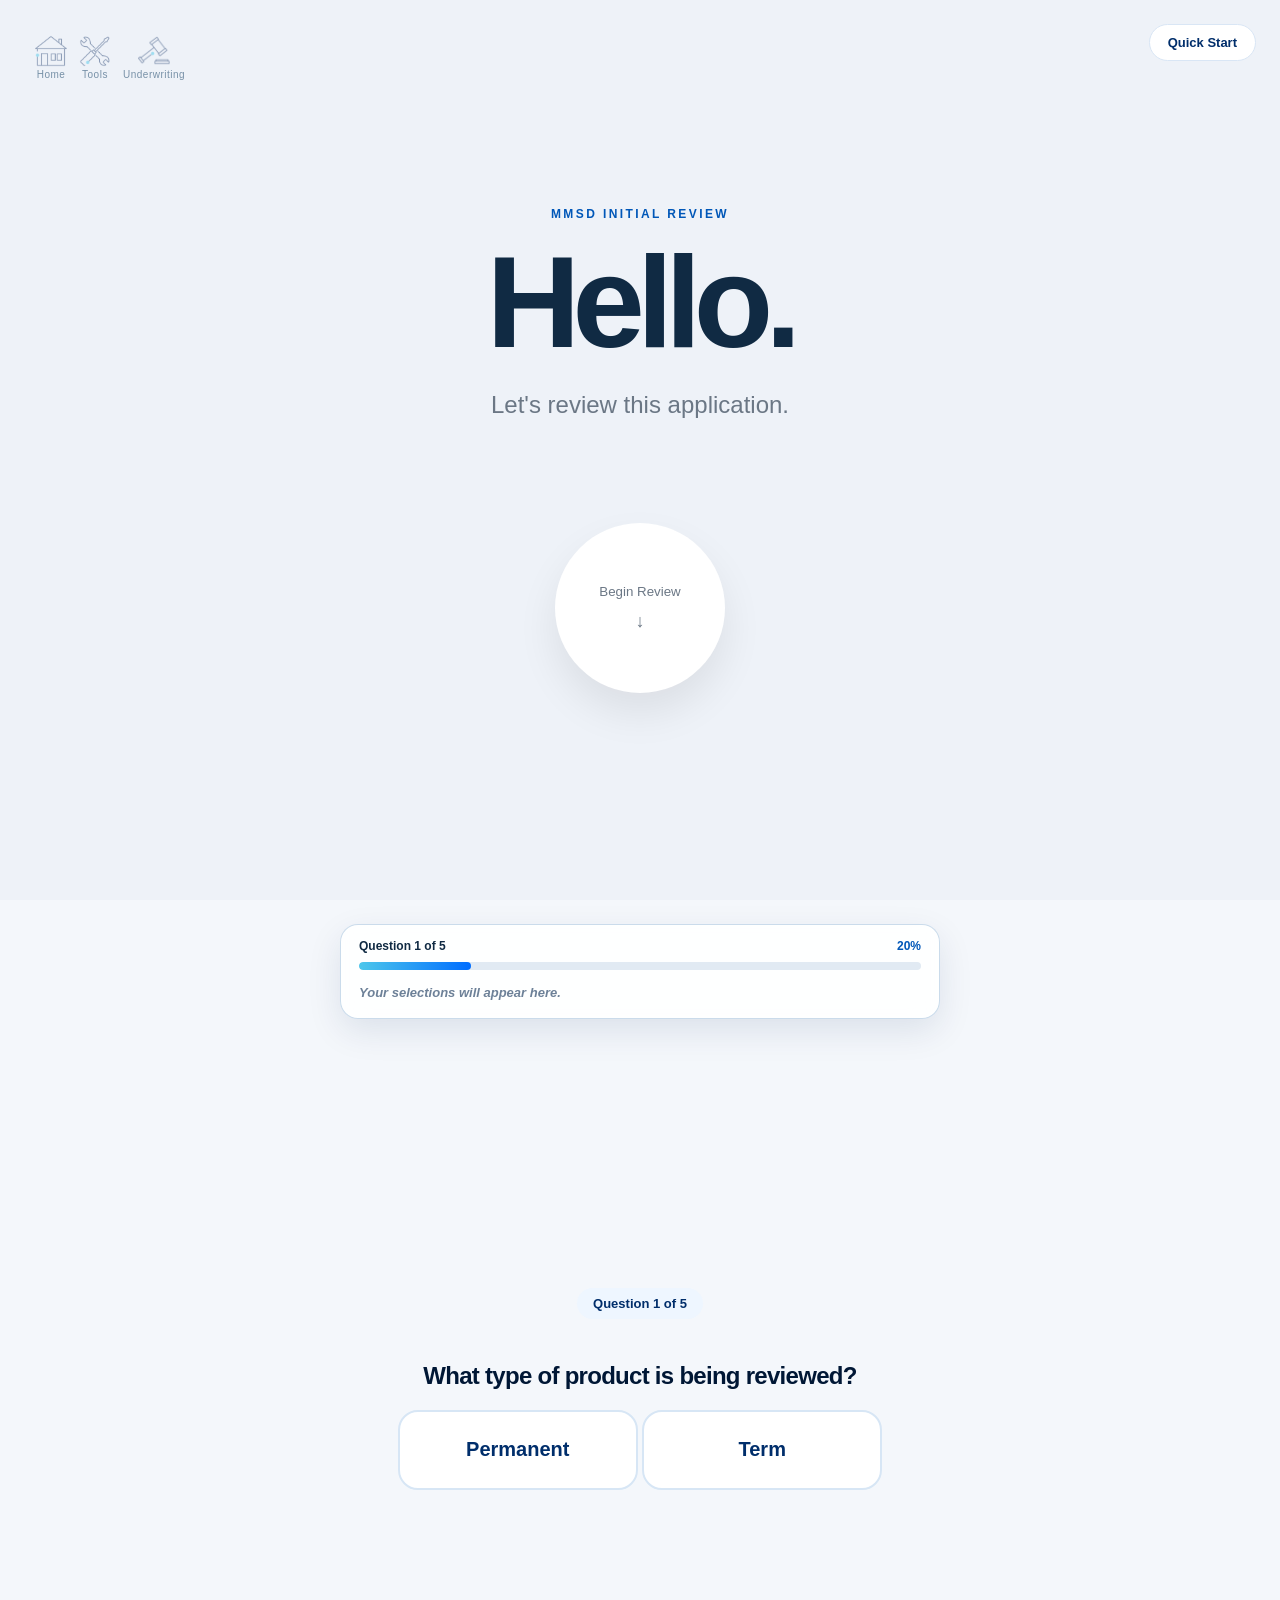
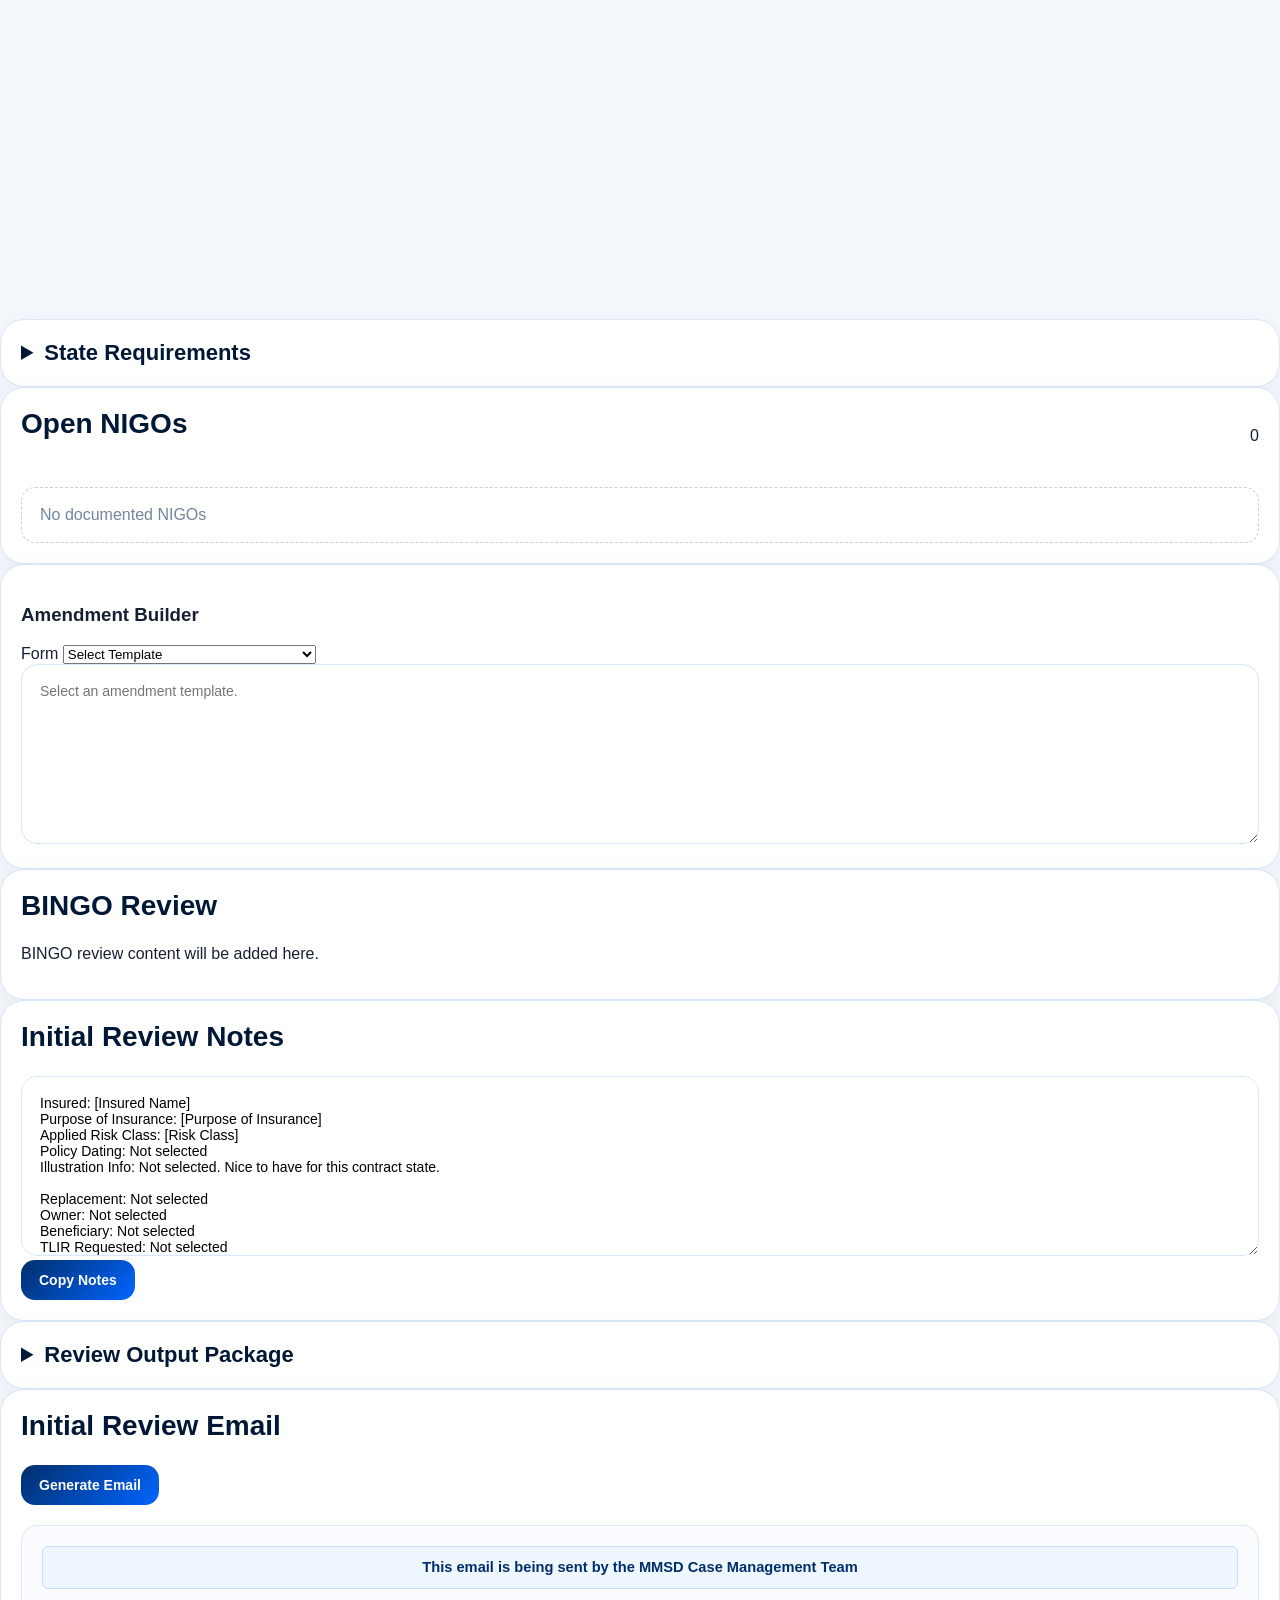
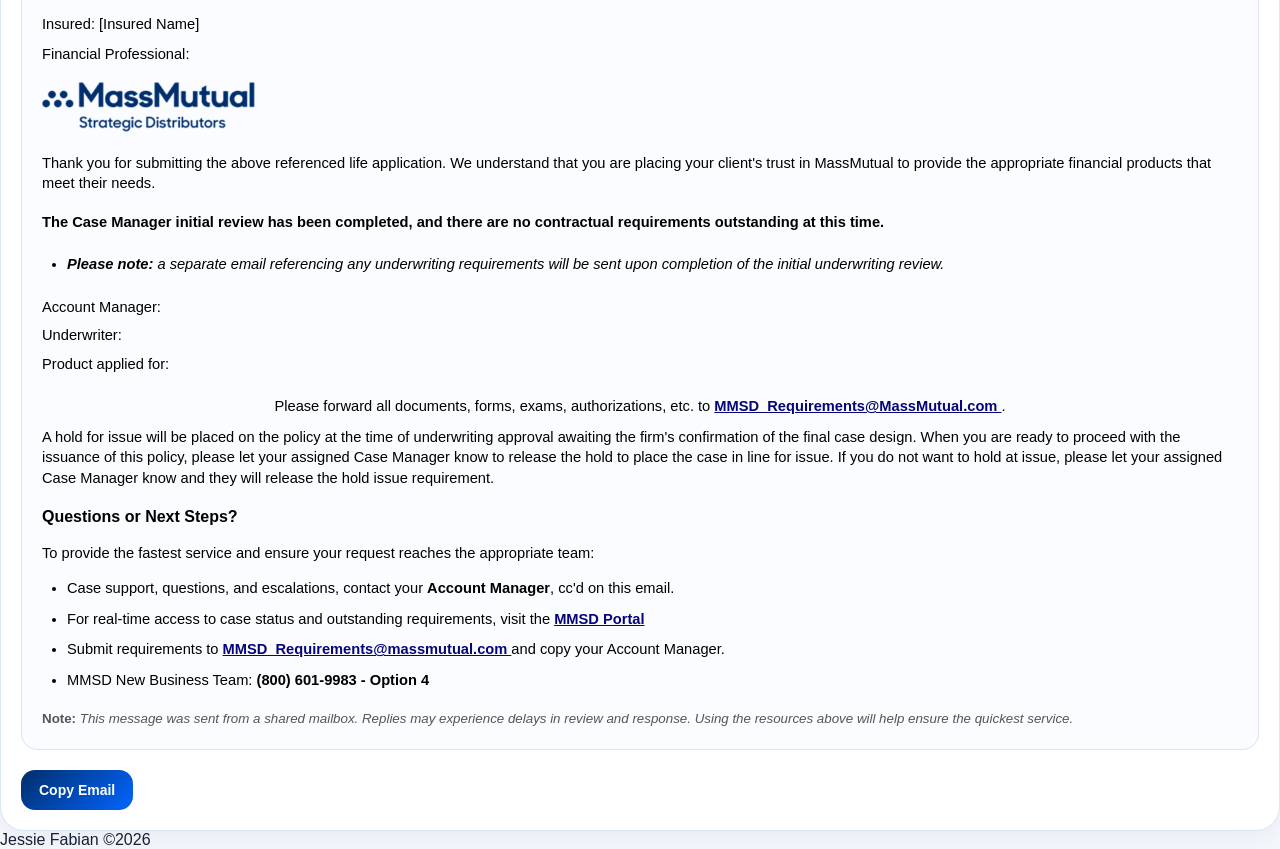
==== commit b49ea337: "cleaning up css mess" ====
--- a/fffff.html
+++ b/fffff.html
@@ -461,97 +461,11 @@
 <div class="case-setup-grid-equal">
 
     <div class="case-field">
-        <label for="policyNumber">Policy Number</label>
-        <input
-            id="policyNumber"
-            type="text"
-            autocomplete="off" />
-    </div>
-
-    <div class="case-field">
-        <label for="insuredName">Insured</label>
-        <input
-            id="insuredName"
-            type="text"
-            autocomplete="off" />
-    </div>
-
-</div>
-<div class="case-setup-grid-equal">
-
-    <div class="case-field">
-        <label for="ownerType">
-            Owner
-        </label>
-
-        <select id="ownerType">
-
-            <option value="insured">
-                Insured
-            </option>
-
-            <option value="otherIndividual">
-                Other Individual
-            </option>
-
-            <option value="trust">
-                Trust
-            </option>
-
-            <option value="business">
-                Business or Entity
-            </option>
-
-        </select>
-
-    </div>
-
-    <div class="case-field">
-        <label for="beneficiaryOther">
-            Beneficiary
-        </label>
-
-        <select id="beneficiaryOther">
-
-            <option value="no">
-                Part 1 Beneficiary Information
-            </option>
-
-            <option value="yes">
-                E-2 Other Selected
-            </option>
-
-        </select>
-
-    </div>
-
-    <div class="case-field">
-
-        <label for="purposeOfInsurance">
-
-            Purpose of Insurance
-
-        </label>
-
-        <input
-            id="purposeOfInsurance"
-            type="text"
-            placeholder="Enter the purpose of insurance"
-            autocomplete="off" />
-
-    </div>
-
-</div>
-<div class="case-setup-grid-equal">
-
-    <div class="case-field">
-
         <label for="riskClass">
             Risk Class
         </label>
 
         <select id="riskClass">
-
             <option value="">
                 Select Risk Class
             </option>
@@ -575,19 +489,15 @@
             <option value="Tobacco">
                 Tobacco
             </option>
-
         </select>
-
     </div>
 
     <div class="case-field">
-
         <label for="policyDating">
             Policy Dating
         </label>
 
         <select id="policyDating">
-
             <option value="">
                 Select Policy Dating
             </option>
@@ -603,20 +513,15 @@
             <option value="specificDate">
                 Specific Date
             </option>
-
         </select>
-
     </div>
 
-
-  <div class="case-field">
-
+    <div class="case-field">
         <label for="illustrationStatus">
             Signed Illustration as Applied For?
         </label>
 
         <select id="illustrationStatus">
-
             <option value="">
                 Select
             </option>
@@ -632,252 +537,182 @@
             <option value="notReceived">
                 Not Received
             </option>
-
         </select>
-<small
-    id="illustrationGuidance"
-    class="field-guidance">
-</small>
+
+        <small
+            id="illustrationGuidance"
+            class="field-guidance">
+        </small>
+
+    </div>
+
 </div>
-          <div id="saveAgeFields" class="save-age-panel" hidden>
-            <div class="save-age-heading">
-              <div>
-                <h3>Save Age Calculator</h3>
-                <p>
-                  Enter the insured's birth month and day and the Part 1
-                  signature date.
-                </p>
-              </div>
-            </div>
-            <div
-              id="saveAgeEligibilityWarning"
-              class="save-age-alert"
-              hidden></div>
-            <div class="save-age-grid">
-              <div class="case-field">
-                <label for="birthMonth">Birth Month</label>
-                <select id="birthMonth">
-                  <option value="">Select Month</option>
-                  <option value="1">January</option>
-                  <option value="2">February</option>
-                  <option value="3">March</option>
-                  <option value="4">April</option>
-                  <option value="5">May</option>
-                  <option value="6">June</option>
-                  <option value="7">July</option>
-                  <option value="8">August</option>
-                  <option value="9">September</option>
-                  <option value="10">October</option>
-                  <option value="11">November</option>
-                  <option value="12">December</option>
-                </select>
-              </div>
-              <div class="case-field">
-                <label for="birthDay">Birth Day</label>
-                <select id="birthDay">
-                  <option value="">Select Day</option>
-                  <option value="1">1</option>
-                  <option value="2">2</option>
-                  <option value="3">3</option>
-                  <option value="4">4</option>
-                  <option value="5">5</option>
-                  <option value="6">6</option>
-                  <option value="7">7</option>
-                  <option value="8">8</option>
-                  <option value="9">9</option>
-                  <option value="10">10</option>
-                  <option value="11">11</option>
-                  <option value="12">12</option>
-                  <option value="13">13</option>
-                  <option value="14">14</option>
-                  <option value="15">15</option>
-                  <option value="16">16</option>
-                  <option value="17">17</option>
-                  <option value="18">18</option>
-                  <option value="19">19</option>
-                  <option value="20">20</option>
-                  <option value="21">21</option>
-                  <option value="22">22</option>
-                  <option value="23">23</option>
-                  <option value="24">24</option>
-                  <option value="25">25</option>
-                  <option value="26">26</option>
-                  <option value="27">27</option>
-                  <option value="28">28</option>
-                  <option value="29">29</option>
-                  <option value="30">30</option>
-                  <option value="31">31</option>
-                </select>
-              </div>
-              <div class="case-field">
-                <label for="part1SignDate">Part 1 Sign Date</label>
-                <input id="part1SignDate" type="date" />
-              </div>
-              <div class="case-field">
-                <label for="saveAge1035">1035 Exchange</label>
-                <select id="saveAge1035">
-                  <option value="no">No</option>
-                  <option value="yes">Yes</option>
-                </select>
-              </div>
-              <div class="case-field">
-                <label for="saveAgeDate">Calculated Save Age Date</label>
-                <input
-                  id="saveAgeDate"
-                  type="text"
-                  readonly
-                  placeholder="Calculated automatically" />
-              </div>
-              <div class="case-field">
-                <label for="saveAgeEligibility">Eligibility</label>
-                <input
-                  id="saveAgeEligibility"
-                  type="text"
-                  readonly
-                  placeholder="Calculated automatically" />
-              </div>
-            </div>
-            <div class="save-age-results">
-              <div>
-                <span class="save-age-result-label">Age Changes After</span>
-                <strong id="ageChangeDate">--</strong>
-              </div>
-              <div>
-                <span class="save-age-result-label">Backdating Duration</span>
-                <strong id="saveAgeDuration">--</strong>
-              </div>
-              <div>
-                <span class="save-age-result-label">Processing Guidance</span>
-                <strong id="saveAgeGuidance">
-                  Enter the Save Age information.
-                </strong>
-              </div>
-            </div>
-            <p id="saveAgeMessage" class="save-age-message">
-              Enter the insured's birth month and day and the Part 1 signature
-              date.
-            </p>
-          </div>
-          <div id="specificDateFields" class="save-age-panel" hidden>
-            <div class="case-field">
-              <label for="specificPolicyDate">Requested Policy Date</label>
-              <input id="specificPolicyDate" type="date" />
-            </div>
-          </div>
-  </div>
+
+
+<!-- SAVE AGE CALCULATOR -->
+
+<div id="saveAgeFields"
+     class="save-age-panel"
+     hidden>
+
+    <div class="save-age-heading">
+        <h3>Save Age Calculator</h3>
+
+        <p>
+            Enter the insured's birth month and day and
+            the Part 1 signature date.
+        </p>
+    </div>
+
+    <div
+        id="saveAgeEligibilityWarning"
+        class="save-age-alert"
+        hidden>
+    </div>
+
+    <div class="save-age-grid">
+
+        <!-- Birth Month -->
+        <div class="case-field">
+            <label for="birthMonth">Birth Month</label>
+            <select id="birthMonth">
+                <option value="">Select Month</option>
+
+                <option value="1">January</option>
+                <option value="2">February</option>
+                <option value="3">March</option>
+                <option value="4">April</option>
+                <option value="5">May</option>
+                <option value="6">June</option>
+                <option value="7">July</option>
+                <option value="8">August</option>
+                <option value="9">September</option>
+                <option value="10">October</option>
+                <option value="11">November</option>
+                <option value="12">December</option>
+            </select>
+        </div>
+
+        <!-- Birth Day -->
+        <div class="case-field">
+            <label for="birthDay">Birth Day</label>
+            <select id="birthDay">
+                <option value="">
+                    Select Day
+                </option>
+            </select>
+        </div>
+
+        <!-- Part 1 -->
+        <div class="case-field">
+            <label for="part1SignDate">
+                Part 1 Sign Date
+            </label>
+
+            <input id="part1SignDate"
+                   type="date">
+        </div>
+
+        <!-- 1035 -->
+        <div class="case-field">
+            <label for="saveAge1035">
+                1035 Exchange
+            </label>
+
+            <select id="saveAge1035">
+                <option value="no">
+                    No
+                </option>
+
+                <option value="yes">
+                    Yes
+                </option>
+            </select>
+        </div>
+
+        <!-- Save Age Date -->
+        <div class="case-field">
+            <label for="saveAgeDate">
+                Calculated Save Age Date
+            </label>
+
+            <input
+                id="saveAgeDate"
+                readonly
+                type="text">
+        </div>
+
+        <!-- Eligibility -->
+        <div class="case-field">
+            <label for="saveAgeEligibility">
+                Eligibility
+            </label>
+
+            <input
+                id="saveAgeEligibility"
+                readonly
+                type="text">
+        </div>
+
+    </div>
+
 </div>
 
-       <details id="Illustration-Validation" class="card collapsible-card" hidden>
-            <summary class="collapsible-summary">
-              <span class="summary-heading">
-                <span>
-                  <span class="summary-title">Illustration Validation</span>
-                </span>
-              </span>
-              <span class="collapse-indicator" aria-hidden="true">▼</span>
-            </summary>
-            <div class="collapsible-content">
-
-            <details class="workspace-help">
-            <summary><strong> How to use</strong></summary>
-
-            <ol>
-              <li>
-                Enter the value shown on the Part 1.
-              </li>
-
-              <li>
-                Enter the corresponding value shown on the illustration.
-              </li>
-
-              <li>
-                Select Not Applicable for policy-design items that do not apply.
-              </li>
-
-              <li>
-                Review the validation result and any identified mismatches.
-              </li>
-                </ol>
-              </details>
+
+<!-- SPECIFIC DATE -->
+
+<div id="specificDateFields"
+     class="save-age-panel"
+     hidden>
+
+    <div class="case-field">
+
+        <label for="specificPolicyDate">
+            Requested Policy Date
+        </label>
+
+        <input id="specificPolicyDate"
+               type="date">
+
+    </div>
+
+</div>
+
+
+<!-- ILLUSTRATION VALIDATION -->
+
+<details id="Illustration-Validation"
+         class="card collapsible-card"
+         hidden open>
+
+    <summary class="collapsible-summary">
+
+        <span class="summary-heading">
+            <span class="summary-title">
+                Illustration Validation
+            </span>
+        </span>
+
+        <span class="collapse-indicator">
+            ▼
+        </span>
+
+    </summary>
+
+    <div class="collapsible-content">
 
         <div class="validation-column-headings">
-          <span>Policy Design Item</span>
-          <span>Part 1</span>
-          <span>Illustration</span>
-          <span>Result</span>
-        </div>
-
-          <div id="illustrationComparisonRows"></div>
-
-          <div class="validation-actions">
-            <button
-              type="button"
-              id="validateIllustration"
-              class="primary-button">
-              Validate Illustration
-            </button>
-
-            <button
-              type="button"
-              id="clearIllustrationValidation"
-              class="secondary-button">
-              Clear
-            </button>
-          </div>
-
-          <section
-            id="illustrationValidationResult"
-            class="illustration-validation-result validation-neutral"
-            aria-live="polite">
-
-            <div class="validation-result-header">
-              <div>
-                <span class="validation-result-label">
-                  Validation Result
-                </span>
-
-                <strong id="illustrationValidationTitle">
-                  Enter the Part 1 and illustration values.
-                </strong>
-              </div>
-
-              <span id="illustrationMatchCount">
-                0 of 0 reviewed
-              </span>
-            </div>
-
-                <div id="illustrationValidationDetails"></div>
-              </section>
-              <section
-                id="illustrationMismatchRequirementSection"
-                class="illustration-mismatch-output"
-                hidden>
-
-                <label for="illustrationMismatchRequirement">
-                  Generated Requirement
-                </label>
-
-                <textarea
-                  id="illustrationMismatchRequirement"
-                  rows="7"
-                  readonly></textarea>
-
-                <button
-                  type="button"
-                  id="copyIllustrationMismatchRequirement"
-                  class="secondary-button">
-                  Copy Requirement
-                </button>
-
-
-                    <span
-                      id="illustrationMismatchCopyStatus"
-                      class="copy-status"
-                      aria-live="polite">
-                    </span>
-                  </section>
-                </div>
-       </details>
+            <span>Policy Design Item</span>
+            <span>Part 1</span>
+            <span>Illustration</span>
+            <span>Result</span>
+        </div>
+
+        <div id="illustrationComparisonRows"></div>
+
+    </div>
+
+</details>
 
 </div>
  </section>
@@ -1254,7 +1089,7 @@
               </section>
 
 
-<div id="requirementBuilderParking" hidden>
+            <div id="requirementBuilderParking" hidden>
 
     <div id="nigoRequirementBuilder" class="vc-card">
 
@@ -1328,9 +1163,8 @@
 
     </div>
 
-</div>
-
-</div>
+        </div>
+
 
 
              <div id="nigoAmendmentBuilder">
--- a/Styling/app.css
+++ b/Styling/app.css
@@ -1,2711 +1,8 @@
-body {
-  font-family: "MM Sharp", "Century Gothic", "Futura", sans-serif;
-}
+@import url("./typography.css");
+@import url("./shared.css");
+@import url("./navigation.css");
 
-h1,
-h2,
-h3 {
-  font-family: "MM Sharp", "Century Gothic", "Futura", sans-serif;
-}
-
-#welcomeHero {
-  min-height: 100vh;
-
-  display: flex;
-
-  align-items: center;
-
-  justify-content: center;
-
-  text-align: center;
-
-  background: linear-gradient(180deg, #eef2f8, #eef2f8);
-}
-
-.ir-header {
-  background: transparent;
-  border-bottom: none;
-  box-shadow: none;
-  position: absolute;
-  top: 20px;
-  left: 20px;
-  z-index: 100;
-}
-.inline-requirement-builder {
-  padding: 16px;
-
-  border-radius: 14px;
-
-  background: #f8fbff;
-
-  border: 1px solid #d4e3f5;
-
-  margin-top: 12px;
-}
-
-.inline-requirement-builder label {
-  display: block;
-
-  margin-bottom: 8px;
-
-  font-weight: 600;
-
-  color: #0d2d52;
-}
-
-.inline-requirement-builder select {
-  width: 100%;
-
-  height: 44px;
-
-  border-radius: 10px;
-
-  border: 1px solid #cbd9ea;
-
-  padding: 0 12px;
-}
-
-.inline-requirement-builder textarea {
-  width: 100%;
-
-  min-height: 120px;
-
-  margin-top: 12px;
-
-  border-radius: 10px;
-
-  border: 1px solid #cbd9ea;
-
-  padding: 12px;
-}
-.ir-navigation ul {
-  display: flex;
-  gap: 12px;
-  list-style: none;
-  padding: 0;
-  margin: 0;
-}
-.ir-navigation img:hover {
-  opacity: 1;
-}
-.ir-navigation img {
-  width: clamp(20px, 3vw, 32px);
-  height: auto;
-  vertical-align: middle;
-  transition: transform 0.2s ease;
-  margin-bottom: 2px;
-  background: transparent;
-  opacity: 0.5;
-}
-.ir-navigation span {
-  font-size: 10px;
-  letter-spacing: 0.5px;
-  opacity: 0.5;
-}
-.ir-navigation span:hover {
-  opacity: 1;
-}
-
-.ir-navigation li {
-  text-align: center;
-}
-
-.ir-navigation a {
-  display: flex;
-  flex-direction: column;
-  align-items: center;
-  text-decoration: none;
-  color: #003057;
-  font-size: 11px;
-  font-weight: 500;
-}
-#globalGeneratedRequirement {
-  width: 100%;
-
-  min-height: 140px;
-
-  margin-top: 20px;
-
-  padding: 16px;
-
-  border-radius: 12px;
-
-  border: 1px solid #c8d9ed;
-
-  background: white;
-
-  font-size: 14px;
-
-  resize: vertical;
-}
-.ir-navigation a:hover {
-  opacity: 1;
-  transform: scale(1.08);
-}
-#globalRequirementFields {
-  display: grid;
-
-  grid-template-columns: repeat(auto-fit, minmax(240px, 1fr));
-
-  gap: 16px;
-
-  margin-top: 16px;
-}
-body {
-  font-family: "Lato", Arial, sans-serif;
-}
-#globalRequirementFields input,
-#globalRequirementFields select {
-  width: 100%;
-
-  min-height: 44px;
-
-  padding: 0 14px;
-
-  border: 1px solid #c8d9ed;
-
-  border-radius: 10px;
-
-  background: #fff;
-
-  font-size: 14px;
-}
-#welcomeHero {
-  min-height: 100vh;
-
-  display: flex;
-
-  align-items: center;
-
-  justify-content: center;
-
-  text-align: center;
-
-  background: linear-gradient(180deg, #eef2f8, #eef2f8);
-}
-
-.welcome-content {
-  animation: heroReveal 1.5s ease;
-  width: 100%;
-
-  max-width: 900px;
-
-  margin: 0 auto;
-
-  display: flex;
-
-  flex-direction: column;
-
-  align-items: center;
-
-  justify-content: center;
-}
-.scroll-indicator {
-  margin-top: 80px;
-
-  display: flex;
-
-  flex-direction: column;
-
-  align-items: center;
-
-  justify-content: center;
-
-  width: 170px;
-
-  height: 170px;
-
-  border: none;
-
-  border-radius: 50%;
-
-  background: white;
-
-  cursor: pointer;
-
-  box-shadow: 0 20px 40px rgba(0, 0, 0, 0.08);
-
-  transition:
-    transform 0.35s ease,
-    box-shadow 0.35s ease;
-}
-.scroll-indicator:hover {
-  transform: translateY(-6px);
-
-  box-shadow: 0 28px 50px rgba(0, 0, 0, 0.12);
-}
-.welcome-eyebrow {
-  display: block;
-
-  margin-bottom: 16px;
-
-  color: #0057b8;
-
-  font-size: 12px;
-
-  font-weight: 800;
-
-  letter-spacing: 0.2em;
-}
-.welcome-title {
-  margin: 0;
-
-  font-size: clamp(70px, 12vw, 130px);
-
-  font-weight: 800;
-
-  line-height: 1;
-
-  letter-spacing: -0.06em;
-
-  color: #102a43;
-}
-.welcome-subtitle {
-  margin-top: 24px;
-
-  font-size: 24px;
-
-  color: #6b7785;
-}
-.scroll-indicator {
-  margin-top: 80px;
-
-  display: flex;
-
-  flex-direction: column;
-
-  align-items: center;
-
-  gap: 12px;
-
-  color: #6b7785;
-}
-.scroll-arrow {
-  font-size: 18px;
-
-  animation: gentleBounce 2.5s infinite;
-}
-@keyframes gentleBounce {
-  0%,
-  100% {
-    transform: translateY(0);
-  }
-
-  50% {
-    transform: translateY(6px);
-  }
-}
-
-@keyframes bounce {
-  0%,
-  20%,
-  50%,
-  80%,
-  100% {
-    transform: translateY(0);
-  }
-
-  40% {
-    transform: translateY(8px);
-  }
-
-  60% {
-    transform: translateY(4px);
-  }
-}
-@keyframes heroReveal {
-  from {
-    opacity: 0;
-
-    transform: translateY(25px);
-  }
-
-  to {
-    opacity: 1;
-
-    transform: translateY(0);
-  }
-}
-.welcome-transition {
-  min-height: 100vh;
-
-  display: flex;
-
-  align-items: center;
-
-  justify-content: center;
-
-  text-align: center;
-
-  padding: 60px;
-}
-.transition-step {
-  display: block;
-
-  margin-bottom: 20px;
-
-  letter-spacing: 0.25em;
-
-  font-size: 12px;
-
-  font-weight: 800;
-
-  color: #0057b8;
-}
-.transition-content h2 {
-  max-width: 900px;
-
-  margin: 0 auto;
-
-  font-size: clamp(42px, 6vw, 72px);
-
-  line-height: 1.1;
-}
-.transition-content p {
-  margin-top: 24px;
-
-  font-size: 22px;
-
-  color: #6b7785;
-}
-.welcome-transition h2 {
-  max-width: 800px;
-
-  font-size: clamp(32px, 6vw, 56px);
-
-  font-weight: 700;
-
-  color: #102a43;
-}
-body {
-  margin: 0;
-}
-.question-panel {
-  min-height: 100vh;
-
-  display: flex;
-
-  align-items: center;
-
-  justify-content: center;
-
-  padding-top: 0;
-
-  transform: translateY(-80px);
-}
-.question-container {
-  position: relative;
-
-  top: -80px;
-}
-
-.question-panel.in-view {
-  opacity: 1;
-
-  transform: translateY(0);
-
-  animation: questionReveal 1.2s ease;
-}
-@keyframes questionReveal {
-  from {
-    opacity: 0;
-
-    transform: translateY(80px);
-  }
-
-  to {
-    opacity: 1;
-
-    transform: translateY(0);
-  }
-}
-
-[hidden] {
-  display: none !important;
-}
-
-/* =========================================================
-   STICKY ONBOARDING PROGRESS
-========================================================= */
-
-#wizardProgressWrapper {
-  position: sticky;
-  top: 18px;
-  z-index: 1000;
-
-  width: min(600px, 90vw);
-  margin: 24px auto 0;
-  padding: 14px 18px;
-
-  background: rgba(255, 255, 255, 0.9);
-
-  border: 1px solid rgba(189, 210, 230, 0.8);
-  border-radius: 18px;
-
-  box-shadow: 0 12px 34px rgba(0, 43, 92, 0.1);
-
-  backdrop-filter: blur(14px);
-  -webkit-backdrop-filter: blur(14px);
-}
-.question-counter {
-  display: inline-block;
-
-  padding: 8px 16px;
-
-  margin-bottom: 24px;
-
-  background: #eef6ff;
-
-  color: #002e6b;
-
-  border-radius: 999px;
-
-  font-size: 13px;
-
-  font-weight: 700;
-}
-.question-panel h2 {
-  font-family: "MM Sharp Sans", "Century Gothic", "Futura", sans-serif;
-
-  color: #001735;
-
-  font-weight: 700;
-
-  letter-spacing: -0.03em;
-
-  line-height: 1.1;
-}
-#wizardAnswerSummary {
-  margin-top: 10px;
-
-  color: #002e6b;
-
-  font-family: "Lato", Arial, sans-serif;
-
-  font-size: 14px;
-
-  font-weight: 700;
-}
-.question-option {
-  min-width: 240px;
-
-  min-height: 80px;
-
-  padding: 20px;
-
-  border-radius: 20px;
-  font-family: "Lato", Arial, sans-serif;
-
-  font-weight: 700;
-  border: 2px solid #d7e6f5;
-
-  background: white;
-
-  color: #002e6b;
-
-  font-size: 20px;
-
-  font-weight: 700;
-
-  cursor: pointer;
-
-  transition: all 0.25s ease;
-}
-.question-option:hover {
-  transform: translateY(-4px);
-
-  border-color: #0265ff;
-
-  box-shadow: 0 12px 28px rgba(2, 101, 255, 0.12);
-}
-.question-option.selected {
-  background: linear-gradient(135deg, #002e6b, #0265ff);
-
-  color: white;
-
-  border-color: transparent;
-
-  box-shadow: 0 16px 40px rgba(2, 101, 255, 0.25);
-}
-#contractState {
-  width: 360px;
-
-  height: 60px;
-
-  padding: 0 18px;
-
-  border-radius: 16px;
-
-  border: 2px solid #d7e6f5;
-
-  background: white;
-
-  color: #002e6b;
-
-  font-size: 16px;
-
-  font-weight: 600;
-}
-#contractState:focus {
-  outline: none;
-
-  border-color: #0265ff;
-
-  box-shadow: 0 0 0 5px rgba(2, 101, 255, 0.12);
-}
-.wizard-progress-top {
-  display: flex;
-  align-items: center;
-  justify-content: space-between;
-  gap: 16px;
-
-  margin-bottom: 9px;
-}
-
-#wizardProgressLabel {
-  color: #102a43;
-
-  font-size: 12px;
-  font-weight: 750;
-}
-
-#wizardProgressPercent {
-  color: #0057b8;
-
-  font-size: 12px;
-  font-weight: 800;
-  font-variant-numeric: tabular-nums;
-}
-
-#wizardProgress {
-  width: 100%;
-  height: 8px;
-
-  overflow: hidden;
-
-  background: #e1eaf3;
-
-  border-radius: 999px;
-}
-
-#wizardProgressFill {
-  width: 20%;
-  height: 100%;
-
-  background: linear-gradient(90deg, #4dc7eb 0%, #006dff 100%);
-
-  border-radius: inherit;
-
-  transition: width 600ms cubic-bezier(0.22, 1, 0.36, 1);
-}
-
-.wizard-answer-empty {
-  color: #6d8198;
-
-  font-size: 13px;
-
-  font-style: italic;
-}
-
-.wizard-answer-summary {
-  margin-top: 12px;
-
-  min-height: 24px;
-
-  display: flex;
-
-  align-items: center;
-}
-.wizard-answer-inline {
-  color: #002e6b;
-
-  font-size: 15px;
-
-  font-weight: 700;
-
-  line-height: 1.5;
-}
-.question-container {
-  width: min(900px, 100%);
-
-  margin: 0 auto;
-
-  padding: 40px;
-
-  text-align: center;
-}
-
-@keyframes answerChipReveal {
-  from {
-    opacity: 0;
-    transform: translateY(5px) scale(0.96);
-  }
-
-  to {
-    opacity: 1;
-    transform: translateY(0) scale(1);
-  }
-}
-
-@media (max-width: 650px) {
-  #wizardProgressWrapper {
-    top: 8px;
-    padding: 13px 14px;
-
-    border-radius: 14px;
-  }
-
-  .wizard-answer-summary {
-    gap: 5px;
-  }
-
-  .wizard-answer-chip {
-    padding: 0 8px;
-
-    font-size: 9px;
-  }
-}
-
-.completion-badge {
-  display: inline-flex;
-
-  align-items: center;
-
-  justify-content: center;
-
-  padding: 10px 20px;
-
-  border-radius: 999px;
-
-  background: #eef7ff;
-
-  color: #002e6b;
-
-  font-weight: 700;
-
-  font-size: 14px;
-
-  margin-bottom: 32px;
-}
-.completion-container h2 {
-  font-size: clamp(40px, 6vw, 72px);
-
-  color: #001735;
-
-  margin-bottom: 20px;
-}
-.completion-container p {
-  font-size: 22px;
-
-  color: #74869a;
-
-  margin-bottom: 50px;
-}
-#qualificationSummary {
-  max-width: 600px;
-
-  margin: 0 auto 50px;
-}
-.profile-summary-item {
-  display: flex;
-
-  justify-content: space-between;
-
-  align-items: center;
-
-  padding: 18px 24px;
-
-  background: white;
-
-  border: 1px solid #d9e6f5;
-
-  border-radius: 14px;
-}
-.profile-summary-item strong {
-  color: #74869a;
-
-  font-size: 13px;
-
-  text-transform: uppercase;
-
-  letter-spacing: 0.05em;
-}
-#launchWorkbench {
-  min-width: 260px;
-
-  height: 64px;
-
-  border: none;
-
-  border-radius: 18px;
-
-  background: linear-gradient(135deg, #002e6b, #0265ff);
-
-  color: white;
-
-  font-size: 18px;
-
-  font-weight: 700;
-
-  display: block;
-
-  margin: 40px auto 0;
-
-  align-items: center;
-
-  justify-content: center;
-
-  border: none;
-
-  cursor: pointer;
-
-  transition:
-    transform 0.25s ease,
-    box-shadow 0.25s ease;
-}
-#launchWorkbench:hover {
-  transform: translateY(-3px);
-
-  box-shadow: 0 18px 40px rgba(2, 101, 255, 0.25);
-}
-
-.completion-container {
-  width: 100%;
-
-  max-width: 900px;
-
-  margin: 0 auto;
-
-  display: flex;
-
-  flex-direction: column;
-
-  align-items: center;
-
-  justify-content: center;
-}
-.progress-complete {
-  opacity: 0;
-
-  transform: translateY(-20px);
-
-  pointer-events: none;
-
-  transition: all 0.4s ease;
-}
-
-#wizardProgressWrapper.fade-out {
-  opacity: 0;
-
-  transform: translateY(-24px);
-
-  transition:
-    opacity 0.4s ease,
-    transform 0.4s ease;
-}
-
-#launchWorkbench {
-  position: relative;
-  overflow: visible;
-}
-
-/* =========================================================
-   COMPLETION AND WORKSPACE LAUNCH
-========================================================= */
-
-body {
-  overflow-x: hidden;
-}
-
-/* Case Profile exit */
-
-#qualificationSummary {
-  transition:
-    opacity 500ms ease,
-    transform 700ms cubic-bezier(0.22, 1, 0.36, 1);
-}
-
-#qualificationSummary.is-launching {
-  opacity: 0;
-  transform: translateY(-30px);
-}
-
-/* Completion screen */
-
-/* Perfect. slides upward */
-
-/* Subtitle fades */
-
-/* Button grows slightly and fades */
-
-/* Blue page wash */
-
-body::after {
-  content: "";
-  position: fixed;
-  inset: 0;
-  z-index: 9998;
-
-  background: rgba(0, 87, 184, 0.92);
-
-  opacity: 0;
-  visibility: hidden;
-  pointer-events: none;
-
-  transition:
-    opacity 500ms ease,
-    visibility 0s linear 500ms;
-}
-
-body.workspace-launching::after {
-  opacity: 1;
-  visibility: visible;
-
-  transition:
-    opacity 500ms ease 300ms,
-    visibility 0s linear 0s;
-}
-
-/* Workbench entrance */
-
-#reviewWorkbench.workbench-opening {
-  opacity: 0;
-  transform: translateY(30px);
-
-  transition:
-    opacity 700ms ease,
-    transform 700ms cubic-bezier(0.22, 1, 0.36, 1);
-}
-
-#reviewWorkbench.workbench-opening.workbench-visible {
-  opacity: 1;
-  transform: translateY(0);
-}
-
-/* Reduced-motion accessibility */
-
-@media (prefers-reduced-motion: reduce) {
-  #qualificationSummary,
-  #qualificationComplete h2,
-  #qualificationComplete p,
-  #qualificationComplete #launchWorkbench,
-  #reviewWorkbench,
-  body::after {
-    transition-duration: 1ms;
-    transition-delay: 0ms;
-  }
-}
-
-/* =========================================================
-   WORKBENCH
-========================================================= */
-
-.review-workspace {
-  min-height: 100vh;
-  background: #f5f8fc;
-  padding: 40px;
-}
-
-.workbench-shell {
-  max-width: 1800px;
-  margin: 0 auto;
-}
-
-/* =========================================================
-   HEADER
-========================================================= */
-
-.workspace-header {
-  background: white;
-  border-radius: 24px;
-  padding: 32px;
-  margin-bottom: 32px;
-
-  border: 1px solid #d9e6f5;
-
-  box-shadow: 0 10px 30px rgba(0, 43, 92, 0.06);
-}
-
-.workspace-eyebrow {
-  display: inline-block;
-
-  color: #0057b8;
-
-  font-size: 12px;
-  font-weight: 800;
-
-  letter-spacing: 0.15em;
-
-  margin-bottom: 10px;
-}
-
-.workspace-title h1 {
-  margin: 0;
-
-  color: #001735;
-
-  font-size: clamp(36px, 4vw, 56px);
-
-  line-height: 1;
-}
-
-#progressText {
-  margin-top: 10px;
-
-  display: block;
-
-  color: #74869a;
-
-  font-size: 14px;
-}
-
-/* =========================================================
-   PROGRESS BAR
-========================================================= */
-
-.workspace-progress {
-  margin-top: 20px;
-}
-
-.progress-track {
-  height: 10px;
-
-  overflow: hidden;
-
-  background: #e2ebf4;
-
-  border-radius: 999px;
-}
-
-#progressFill {
-  width: 0%;
-
-  height: 100%;
-
-  border-radius: inherit;
-
-  background: linear-gradient(90deg, #4dc7eb, #006dff);
-
-  transition: width 500ms ease;
-}
-
-/* =========================================================
-   LAYOUT
-========================================================= */
-
-.workspace-layout {
-  display: grid;
-
-  grid-template-columns: 260px 1fr;
-
-  gap: 28px;
-}
-
-/* =========================================================
-   SIDEBAR
-========================================================= */
-
-.review-sidebar {
-  position: sticky;
-
-  top: 20px;
-
-  height: fit-content;
-
-  display: flex;
-
-  flex-direction: column;
-
-  gap: 10px;
-}
-
-.step-btn {
-  width: 100%;
-
-  padding: 16px 18px;
-
-  border: 1px solid #d9e6f5;
-
-  border-radius: 14px;
-
-  background: white;
-
-  color: #002e6b;
-
-  font-size: 14px;
-  font-weight: 700;
-
-  text-align: left;
-
-  cursor: pointer;
-
-  transition:
-    transform 0.2s ease,
-    background 0.2s ease,
-    border-color 0.2s ease;
-}
-
-.step-btn:hover {
-  transform: translateX(4px);
-
-  border-color: #0265ff;
-}
-
-.step-btn.active {
-  color: white;
-
-  border-color: transparent;
-
-  background: linear-gradient(135deg, #002e6b, #0265ff);
-}
-
-/* =========================================================
-   MAIN CONTENT
-========================================================= */
-
-.workspace-main {
-  display: flex;
-  flex-direction: column;
-
-  gap: 28px;
-}
-
-/* =========================================================
-   CARDS
-========================================================= */
-
-.workspace-card {
-  background: white;
-
-  border: 1px solid #d9e6f5;
-
-  border-radius: 24px;
-
-  padding: 32px;
-
-  box-shadow: 0 8px 30px rgba(0, 43, 92, 0.05);
-}
-
-.workspace-card h2 {
-  margin-top: 0;
-
-  color: #001735;
-
-  font-size: 28px;
-}
-
-.workspace-section-heading {
-  display: flex;
-
-  align-items: center;
-
-  justify-content: space-between;
-
-  gap: 20px;
-
-  margin-bottom: 24px;
-}
-
-/* =========================================================
-   DASHBOARD
-========================================================= */
-
-.dashboard-grid {
-  display: grid;
-
-  grid-template-columns: repeat(auto-fit, minmax(220px, 1fr));
-
-  gap: 18px;
-}
-
-.stat-card {
-  padding: 24px;
-
-  border-radius: 20px;
-
-  background: linear-gradient(180deg, #f7faff, #eef5ff);
-
-  border: 1px solid #d9e6f5;
-}
-
-.stat-label {
-  display: block;
-
-  margin-bottom: 12px;
-
-  color: #74869a;
-
-  font-size: 12px;
-
-  text-transform: uppercase;
-
-  letter-spacing: 0.08em;
-}
-
-.stat-card strong {
-  font-size: 36px;
-
-  color: #002e6b;
-}
-
-/* =========================================================
-   CASE PROFILE
-========================================================= */
-
-.case-profile-grid {
-  display: grid;
-
-  grid-template-columns: repeat(auto-fit, minmax(220px, 1fr));
-
-  gap: 20px;
-}
-
-.case-profile-field {
-  padding: 20px;
-
-  border-radius: 18px;
-
-  background: #f8fbff;
-
-  border: 1px solid #d9e6f5;
-}
-
-.case-profile-label {
-  display: block;
-
-  margin-bottom: 10px;
-
-  color: #6d8198;
-
-  font-size: 11px;
-
-  font-weight: 700;
-
-  text-transform: uppercase;
-
-  letter-spacing: 0.08em;
-}
-
-.case-profile-field strong {
-  color: #001735;
-
-  font-size: 18px;
-}
-
-.case-profile-status {
-  display: inline-flex;
-
-  align-items: center;
-
-  padding: 8px 14px;
-
-  border-radius: 999px;
-
-  background: #eef6ff;
-
-  color: #0057b8;
-
-  font-size: 12px;
-  font-weight: 700;
-}
-
-/* =========================================================
-   NIGO PANEL
-========================================================= */
-
-#openNigoList {
-  display: flex;
-
-  flex-direction: column;
-
-  gap: 12px;
-}
-#nigoRequirementBuilder {
-  padding: 20px;
-
-  border-radius: 16px;
-
-  background: #f8fbff;
-
-  border: 1px solid #d7e6f5;
-
-  margin-top: 18px;
-}
-
-.nigo-empty {
-  padding: 18px;
-
-  border-radius: 14px;
-
-  border: 1px dashed #c3d2e3;
-
-  color: #74869a;
-}
-
-.nigo-issue-item {
-  padding: 16px;
-
-  border-radius: 14px;
-
-  border-left: 4px solid #ff8a00;
-
-  background: #fff9f1;
-}
-
-/* =========================================================
-   STATE REQUIREMENTS
-========================================================= */
-
-#stateRequirements summary,
-#reviewOutputPackage summary {
-  cursor: pointer;
-
-  color: #001735;
-
-  font-size: 22px;
-
-  font-weight: 700;
-}
-
-.state-requirement-meta {
-  display: flex;
-
-  justify-content: space-between;
-
-  align-items: center;
-
-  margin: 20px 0;
-}
-
-#requiredForms {
-  display: flex;
-
-  flex-direction: column;
-
-  gap: 12px;
-}
-
-/* =========================================================
-   TEXTAREAS
-========================================================= */
-
-textarea {
-  width: 100%;
-
-  min-height: 180px;
-
-  padding: 18px;
-
-  border: 1px solid #d9e6f5;
-
-  border-radius: 16px;
-
-  font-family: inherit;
-
-  font-size: 14px;
-
-  resize: vertical;
-}
-
-/* =========================================================
-   EMAIL
-========================================================= */
-
-.email-preview {
-  min-height: 240px;
-
-  padding: 20px;
-
-  margin: 20px 0;
-
-  border: 1px solid #d9e6f5;
-
-  border-radius: 16px;
-
-  background: #fafcff;
-}
-
-/* =========================================================
-   BUTTONS
-========================================================= */
-
-.workspace-card button,
-.review-workspace button {
-  border: none;
-
-  border-radius: 14px;
-
-  background: linear-gradient(135deg, #002e6b, #0265ff);
-
-  color: white;
-
-  font-size: 14px;
-  font-weight: 700;
-
-  cursor: pointer;
-
-  padding: 12px 18px;
-
-  transition:
-    transform 0.2s ease,
-    box-shadow 0.2s ease;
-}
-
-.workspace-card button:hover,
-.review-workspace button:hover {
-  transform: translateY(-2px);
-
-  box-shadow: 0 10px 24px rgba(2, 101, 255, 0.2);
-}
-
-/* =========================================================
-   RESPONSIVE
-========================================================= */
-
-@media (max-width: 1200px) {
-  .workspace-layout {
-    grid-template-columns: 1fr;
-  }
-
-  .review-sidebar {
-    position: static;
-
-    flex-direction: row;
-
-    flex-wrap: wrap;
-  }
-
-  .step-btn {
-    width: auto;
-  }
-}
-
-@media (max-width: 700px) {
-  .review-workspace {
-    padding: 20px;
-  }
-
-  .workspace-card {
-    padding: 20px;
-  }
-
-  .dashboard-grid,
-  .case-profile-grid {
-    grid-template-columns: 1fr;
-  }
-}
-
-/* Skip button */
-
-.skip-workbench-button {
-  position: absolute;
-  top: 20px;
-  right: 24px;
-  z-index: 200;
-
-  padding: 10px 16px;
-
-  border: 1px solid rgba(0, 46, 107, 0.2);
-  border-radius: 999px;
-
-  background: rgba(255, 255, 255, 0.75);
-  color: #002e6b;
-
-  font-family: "Lato", Arial, sans-serif;
-  font-size: 12px;
-  font-weight: 700;
-
-  cursor: pointer;
-
-  backdrop-filter: blur(10px);
-  -webkit-backdrop-filter: blur(10px);
-
-  transition:
-    background 200ms ease,
-    border-color 200ms ease,
-    transform 200ms ease;
-}
-
-.skip-workbench-button:hover {
-  background: #ffffff;
-  border-color: #0265ff;
-  transform: translateY(-2px);
-}
-
-/* Setup notice */
-
-.setup-notice {
-  display: flex;
-  align-items: center;
-  justify-content: space-between;
-  gap: 24px;
-
-  padding: 20px 24px;
-
-  border: 1px solid #f1c46d;
-  border-left: 5px solid #d98200;
-  border-radius: 18px;
-
-  background: #fffaf0;
-  color: #563500;
-}
-
-.setup-notice strong {
-  display: block;
-  margin-bottom: 5px;
-  font-size: 16px;
-}
-
-.setup-notice p {
-  margin: 0;
-  color: #76582b;
-  font-size: 13px;
-  line-height: 1.5;
-}
-
-.case-profile-status.setup-required {
-  background: #fff3da;
-  color: #8a5100;
-}
-
-/* Visually indicate unavailable case-dependent tools */
-
-.case-setup-incomplete #stateRequirements,
-.case-setup-incomplete #applicationReview,
-.case-setup-incomplete #requirementsSection,
-.case-setup-incomplete #amendmentsSection {
-  opacity: 0.55;
-}
-
-@media (max-width: 700px) {
-  .skip-workbench-button {
-    top: 12px;
-    right: 12px;
-    padding: 8px 12px;
-  }
-
-  .setup-notice {
-    align-items: stretch;
-    flex-direction: column;
-  }
-}
-
-.quick-start-button {
-  position: absolute;
-
-  top: 24px;
-  right: 24px;
-
-  z-index: 100;
-
-  background: white;
-
-  border: 1px solid #d9e6f5;
-
-  border-radius: 999px;
-
-  padding: 10px 18px;
-
-  color: #002e6b;
-
-  font-size: 13px;
-  font-weight: 700;
-
-  cursor: pointer;
-}
-
-.quick-start-modal {
-  position: fixed;
-  inset: 0;
-
-  display: flex;
-  align-items: center;
-  justify-content: center;
-
-  background: rgba(0, 23, 53, 0.45);
-
-  backdrop-filter: blur(10px);
-  -webkit-backdrop-filter: blur(10px);
-
-  z-index: 5000;
-}
-
-.quick-start-panel {
-  width: min(700px, 92vw);
-
-  background: white;
-
-  border-radius: 28px;
-  width: min(600px, 92vw);
-  padding: 32px;
-
-  box-shadow: 0 40px 80px rgba(0, 0, 0, 0.15);
-}
-
-.quick-start-panel h2 {
-  margin: 0 0 8px;
-
-  color: #001735;
-
-  font-size: 32px;
-}
-
-.quick-start-panel p {
-  margin: 0 0 30px;
-
-  color: #74869a;
-}
-
-.quick-start-grid {
-  display: grid;
-
-  grid-template-columns: 1fr 1fr;
-
-  gap: 20px;
-}
-
-.quick-start-panel label {
-  display: flex;
-
-  flex-direction: column;
-
-  gap: 8px;
-
-  color: #001735;
-
-  font-size: 13px;
-  font-weight: 700;
-}
-
-.quick-start-panel select {
-  height: 56px;
-
-  padding: 0 16px;
-
-  border: 1px solid #d9e6f5;
-
-  border-radius: 14px;
-
-  background: #f8fbff;
-
-  font-size: 14px;
-
-  transition: all 0.2s ease;
-}
-
-.quick-start-panel select:focus {
-  outline: none;
-
-  border-color: #0265ff;
-
-  box-shadow: 0 0 0 4px rgba(2, 101, 255, 0.1);
-}
-
-.quick-start-actions {
-  grid-column: 1 / -1;
-
-  display: flex;
-
-  justify-content: flex-end;
-
-  align-items: center;
-
-  gap: 14px;
-
-  margin-top: 10px;
-}
-
-#launchQuickStart {
-  min-width: 180px;
-
-  height: 52px;
-
-  border: none;
-
-  border-radius: 14px;
-
-  background: linear-gradient(135deg, #002e6b, #0265ff);
-
-  color: white;
-
-  font-weight: 700;
-}
-
-#closeQuickStart {
-  min-width: 120px;
-
-  height: 52px;
-
-  border: 1px solid #d9e6f5;
-
-  border-radius: 14px;
-
-  background: white;
-
-  color: #002e6b;
-}
-
-@media (max-width: 700px) {
-  .quick-start-grid {
-    grid-template-columns: 1fr;
-  }
-}
-.quick-start-header {
-  display: flex;
-  align-items: center;
-  gap: 20px;
-
-  margin-bottom: 30px;
-}
-
-.quick-start-icon {
-  width: 72px;
-  height: auto;
-
-  flex-shrink: 0;
-}
-
-.quick-start-header h2 {
-  margin: 0;
-
-  font-size: 48px;
-}
-
-.quick-start-header p {
-  margin-top: 8px;
-}
-
-.quick-start-icon {
-  width: 80px;
-
-  flex-shrink: 0;
-}
-
-.quick-start-header h2 {
-  margin: 0 0 4px;
-}
-
-.quick-start-header p {
-  margin: 0;
-
-  color: #74869a;
-}
-.timer-card-header {
-  display: flex;
-
-  justify-content: space-between;
-
-  align-items: center;
-
-  margin-bottom: 10px;
-}
-
-.timer-status-pill {
-  display: inline-flex;
-
-  align-items: center;
-
-  gap: 6px;
-
-  padding: 4px 10px;
-
-  border-radius: 999px;
-
-  background: #e9fff2;
-
-  color: #00a85a;
-  box-shadow: 0 0 12px rgba(0, 255, 128, 0.25);
-  font-size: 11px;
-
-  font-weight: 700;
-
-  text-transform: uppercase;
-}
-.timer-stat.running {
-  animation: timerCardPulse 2s ease-in-out infinite;
-}
-@keyframes timerCardPulse {
-  0% {
-    box-shadow: 0 0 0 rgba(32, 255, 130, 0);
-  }
-
-  50% {
-    box-shadow:
-      0 0 20px rgba(32, 255, 130, 0.25),
-      0 0 40px rgba(32, 255, 130, 0.12);
-  }
-
-  100% {
-    box-shadow: 0 0 0 rgba(32, 255, 130, 0);
-  }
-}
-.timer-status-dot {
-  width: 8px;
-  height: 8px;
-
-  border-radius: 50%;
-
-  background: #20ff82;
-
-  box-shadow:
-    0 0 8px #20ff82,
-    0 0 16px #20ff82;
-
-  animation: pulseDot 1.2s infinite;
-}
-.timer-stat {
-  position: relative;
-
-  animation: timerGlow 2s ease-in-out infinite;
-}
-@keyframes timerGlow {
-  0% {
-    box-shadow: 0 0 0 rgba(32, 255, 130, 0);
-  }
-
-  50% {
-    box-shadow: 0 0 14px rgba(32, 255, 130, 0.18);
-  }
-
-  100% {
-    box-shadow: 0 0 0 rgba(32, 255, 130, 0);
-  }
-}
-
-@keyframes pulseDot {
-  0% {
-    transform: scale(1);
-    opacity: 0.8;
-
-    box-shadow:
-      0 0 8px #20ff82,
-      0 0 16px #20ff82;
-  }
-
-  50% {
-    transform: scale(1.6);
-    opacity: 1;
-
-    box-shadow:
-      0 0 14px #20ff82,
-      0 0 28px #20ff82,
-      0 0 40px #20ff82;
-  }
-
-  100% {
-    transform: scale(1);
-    opacity: 0.8;
-
-    box-shadow:
-      0 0 8px #20ff82,
-      0 0 16px #20ff82;
-  }
-}
-
-.timer-mini-actions {
-  display: flex;
-  position: relative;
-  gap: 8px;
-
-  margin-top: 8px;
-}
-#dashboardTimer {
-  font-size: 32px;
-  line-height: 1;
-}
-.timer-mini-actions button {
-  height: 28px;
-
-  font-size: 11px;
-
-  border-radius: 999px;
-}
-.timer-status-pill.paused {
-  background: #fff4d6;
-  color: #9a6700;
-}
-
-.timer-status-pill.paused .timer-status-dot {
-  background: #f5a524;
-  animation: none;
-} /* =========================================================
-   FINAL PROFILE AND COMPLETION LAYOUT
-========================================================= */
-
-#qualificationSummary {
-  width: min(600px, calc(100% - 40px));
-  max-width: 600px;
-
-  margin: 60px auto 24px;
-
-  text-align: center;
-}
-
-.profile-summary-grid {
-  display: flex;
-  flex-direction: column;
-  gap: 0;
-}
-
-.profile-summary-item {
-  box-sizing: border-box;
-
-  width: 100%;
-  min-height: 56px;
-  text-align: left;
-  display: flex;
-  align-items: center;
-  justify-content: space-between;
-  gap: 24px;
-
-  margin: 0;
-  padding: 14px 24px;
-
-  border: 1px solid #d9e6f5;
-  border-radius: 14px;
-
-  background: #ffffff;
-}
-
-.profile-summary-item strong {
-  color: #6d8198;
-
-  font-size: 13px;
-  font-weight: 700;
-  letter-spacing: 0.05em;
-  text-transform: uppercase;
-}
-
-.profile-summary-item span {
-  color: #001735;
-
-  font-size: 16px;
-  font-weight: 600;
-
-  text-align: right;
-}
-/* =========================================================
-   FINAL CASE PROFILE + COMPLETION POSITIONING
-   Keep this at the very bottom of app.css
-========================================================= */
-
-#qualificationSummary {
-  box-sizing: border-box !important;
-
-  width: min(600px, calc(100% - 40px)) !important;
-  max-width: 600px !important;
-
-  margin: 56px auto 0 !important;
-  padding: 0 !important;
-
-  position: static !important;
-  transform: none;
-}
-
-#qualificationSummary h3 {
-  margin: 0 0 16px;
-
-  color: #001735;
-
-  font-family:
-    "MM Sharp", "MM Sharp Sans", "Century Gothic", "Futura", sans-serif;
-  text-align: center;
-  font-size: 22px;
-  font-weight: 700;
-}
-
-.profile-summary-grid {
-  display: flex;
-  flex-direction: column;
-  gap: 0;
-}
-
-.profile-summary-item {
-  box-sizing: border-box;
-
-  width: 100%;
-  min-height: 56px;
-
-  display: flex;
-  align-items: center;
-  justify-content: space-between;
-  gap: 24px;
-
-  margin: 0;
-  padding: 14px 24px;
-}
-
-#qualificationComplete {
-  box-sizing: border-box !important;
-
-  width: min(600px, calc(100% - 40px)) !important;
-  max-width: 600px !important;
-
-  min-height: 0 !important;
-  height: auto !important;
-
-  margin: 16px auto 80px !important;
-  padding: 0 !important;
-
-  position: static !important;
-  inset: auto !important;
-
-  overflow: visible !important;
-  transform: none;
-
-  text-align: center;
-}
-
-#qualificationComplete:not([hidden]) {
-  display: flex !important;
-  flex-direction: column;
-  align-items: center;
-  justify-content: flex-start;
-
-  gap: 14px;
-}
-
-#qualificationComplete h2 {
-  margin: 0 !important;
-  padding: 0 !important;
-
-  color: #001735;
-
-  font-family:
-    "MM Sharp", "MM Sharp Sans", "Century Gothic", "Futura", sans-serif;
-
-  font-size: clamp(48px, 6vw, 76px);
-  font-weight: 700;
-  line-height: 1;
-  letter-spacing: -0.04em;
-
-  text-align: center;
-}
-
-#qualificationComplete p {
-  margin: 0 !important;
-  padding: 0 !important;
-
-  color: #74869a;
-
-  font-family: "Lato", Arial, sans-serif;
-  font-size: 19px;
-  line-height: 1.5;
-
-  text-align: center;
-}
-
-#qualificationComplete #launchWorkbench {
-  box-sizing: border-box;
-
-  width: 260px;
-  min-width: 0;
-  height: 60px;
-
-  display: flex;
-  align-items: center;
-  justify-content: center;
-
-  margin: 14px auto 0 !important;
-  padding: 0 24px;
-
-  text-align: center;
-}
-
-@media (max-width: 650px) {
-  #qualificationSummary {
-    margin-top: 32px !important;
-  }
-
-  #qualificationComplete h2 {
-    font-size: 48px;
-  }
-
-  #qualificationComplete #launchWorkbench {
-    width: 100%;
-    max-width: 260px;
-  }
-}
-
-/* ==========================================
-   NY REVIEW DASHBOARD
-========================================== */
-
-#nyReviewDashboard {
-  display: flex;
-  flex-direction: column;
-  gap: 20px;
-  margin-top: 20px;
-}
-
-/* ==========================================
-   SECTION HEADER
-========================================== */
-
-.section-header {
-  padding: 20px;
-  border-radius: 12px;
-  background: #0b3a68;
-  color: white;
-}
-
-.section-header h2 {
-  margin: 0;
-  font-size: 1.5rem;
-}
-
-.section-header p {
-  margin-top: 6px;
-  opacity: 0.9;
-}
-
-/* ==========================================
-   REVIEW CARDS
-========================================== */
-
-.review-card {
-  background: white;
-  border: 1px solid #d9e2ec;
-  border-radius: 12px;
-  padding: 20px;
-  box-shadow: 0 2px 6px rgba(0, 0, 0, 0.05);
-}
-
-.review-card h3 {
-  margin-top: 0;
-  margin-bottom: 16px;
-  color: #0b3a68;
-  border-bottom: 1px solid #e5e7eb;
-  padding-bottom: 8px;
-}
-
-.review-card h4 {
-  margin-top: 20px;
-  margin-bottom: 12px;
-  color: #1d4f91;
-}
-
-/* ==========================================
-   SUMMARY GRID
-========================================== */
-
-.summary-grid {
-  display: grid;
-  grid-template-columns: repeat(auto-fit, minmax(180px, 1fr));
-  gap: 15px;
-}
-
-.summary-grid div {
-  padding: 12px;
-  background: #f7fafc;
-  border-radius: 8px;
-}
-
-.summary-grid label {
-  display: block;
-  font-size: 12px;
-  color: #5b6770;
-  text-transform: uppercase;
-  margin-bottom: 6px;
-}
-
-.summary-grid span {
-  font-weight: 600;
-  color: #0b3a68;
-}
-
-/* ==========================================
-   CHECKBOX + RADIO LAYOUT
-========================================== */
-
-.review-card label {
-  display: flex;
-  align-items: center;
-  gap: 10px;
-  margin-bottom: 10px;
-  cursor: pointer;
-}
-
-.review-card input[type="checkbox"],
-.review-card input[type="radio"] {
-  transform: scale(1.1);
-}
-
-/* ==========================================
-   TEXT AREAS
-========================================== */
-
-.review-card textarea {
-  width: 100%;
-  min-height: 100px;
-  margin-top: 12px;
-  padding: 12px;
-  border-radius: 8px;
-  border: 1px solid #cbd5e0;
-  resize: vertical;
-  font-family: inherit;
-}
-
-.review-card textarea:focus {
-  outline: none;
-  border-color: #0b3a68;
-}
-
-/* ==========================================
-   DATE FIELDS + SELECTS
-========================================== */
-
-.review-card input[type="date"],
-.review-card select {
-  width: 100%;
-  padding: 10px;
-  border-radius: 8px;
-  border: 1px solid #cbd5e0;
-  margin-bottom: 12px;
-}
-
-/* ==========================================
-   ILLUSTRATION SECTION
-========================================== */
-
-#illustrationReviewSection {
-  border-left: 4px solid #1976d2;
-}
-
-#illustrationValidatorContainer {
-  margin-top: 20px;
-}
-
-#Illustration-Validation {
-  margin-top: 20px;
-}
-
-/* ==========================================
-   NY ILLUSTRATION STATUS
-========================================== */
-
-#nyIllustrationStatus {
-  margin: 12px 0;
-}
-
-.status-badge {
-  display: inline-flex;
-  align-items: center;
-  padding: 8px 14px;
-  border-radius: 999px;
-  font-weight: 600;
-  background: #fff3cd;
-  color: #856404;
-  border: 1px solid #ffeeba;
-}
-
-/* ==========================================
-   REPLACEMENT SECTIONS
-========================================== */
-
-#replacementReviewSection {
-  border-left: 4px solid #6f42c1;
-}
-
-#replacementExemptionSection,
-#f6484Section,
-#f5436NySection,
-#internalReplacementSection,
-#externalReplacementSection,
-#reg60TrackingSection {
-  margin-top: 20px;
-  padding-top: 15px;
-  border-top: 1px solid #eceff3;
-}
-
-/* ==========================================
-   SUITABILITY
-========================================== */
-
-#suitabilitySection {
-  border-left: 4px solid #2e7d32;
-}
-
-/* ==========================================
-   BOT REVIEW
-========================================== */
-
-#botReviewSection {
-  border-left: 4px solid #ef6c00;
-}
-
-/* ==========================================
-   FORMS REVIEW
-========================================== */
-
-#formsReviewSection {
-  border-left: 4px solid #455a64;
-}
-
-/* ==========================================
-   NY REVIEW STATUS BAR
-========================================== */
-
-#nyReviewStatus {
-  padding: 14px 18px;
-  border-radius: 10px;
-  font-weight: 600;
-  background: #e3f2fd;
-  border: 1px solid #90caf9;
-  color: #0b3a68;
-  margin-bottom: 15px;
-}
-
-/* ==========================================
-   MOBILE
-========================================== */
-
-@media (max-width: 768px) {
-  .summary-grid {
-    grid-template-columns: 1fr;
-  }
-
-  .review-card {
-    padding: 15px;
-  }
-}
-
-/* ==========================================
-   NY REVIEW DASHBOARD
-========================================== */
-
-#nyReviewDashboard {
-  display: grid;
-  gap: 1rem;
-  margin-bottom: 1.5rem;
-}
-
-#nyReviewDashboard .review-card {
-  background: var(--card-background, #ffffff);
-  border: 1px solid rgba(0, 0, 0, 0.08);
-  border-radius: 16px;
-  padding: 1.25rem;
-  box-shadow: 0 6px 18px rgba(0, 0, 0, 0.08);
-}
-
-#nyReviewDashboard h3,
-#nyReviewDashboard h4 {
-  margin-top: 0;
-  color: #0d3b66;
-}
-
-/* ==========================================
-   NY STATUS BANNER
-========================================== */
-
-.review-status {
-  padding: 0.85rem 1rem;
-  border-radius: 12px;
-  background: #eef6ff;
-  border: 1px solid #bad8ff;
-  font-weight: 600;
-  color: #004a99;
-}
-
-/* ==========================================
-   SUMMARY GRID
-========================================== */
-
-.summary-grid {
-  display: grid;
-  grid-template-columns: repeat(auto-fit, minmax(220px, 1fr));
-  gap: 1rem;
-}
-
-.summary-grid > div {
-  background: #f8fafc;
-  padding: 0.9rem;
-  border-radius: 10px;
-}
-
-.summary-grid label {
-  display: block;
-  font-size: 0.75rem;
-  font-weight: 700;
-  color: #64748b;
-  margin-bottom: 0.35rem;
-  text-transform: uppercase;
-}
-
-.summary-grid span {
-  display: block;
-  font-size: 0.95rem;
-  font-weight: 600;
-  color: #1e293b;
-}
-
-/* ==========================================
-   POLARIS REPLACEMENT SECTION
-========================================== */
-
-#polarisReplacementCheckSection {
-  display: flex;
-  flex-direction: column;
-  gap: 1rem;
-}
-
-#polarisReplacementCheckSection label {
-  display: flex;
-  align-items: center;
-  gap: 0.6rem;
-  margin-bottom: 0.5rem;
-}
-
-#polarisReplacementCheckSection textarea {
-  width: 100%;
-  min-height: 100px;
-}
-
-/* ==========================================
-   REPLACEMENT REVIEW GRID
-========================================== */
-
-.replacement-review-grid {
-  display: flex;
-  flex-direction: column;
-  gap: 1rem;
-  max-width: 900px;
-}
-
-.replacement-review-grid .review-card,
-#internalReplacementSection,
-#externalReplacementSection,
-#exchangeSection {
-  background: #ffffff;
-  border: 1px solid rgba(15, 23, 42, 0.08);
-  border-radius: 14px;
-  padding: 1rem;
-  box-shadow: 0 3px 10px rgba(15, 23, 42, 0.05);
-}
-
-/* ==========================================
-   INTERNAL / EXTERNAL REPLACEMENT
-========================================== */
-
-#internalReplacementSection {
-  border-left: 4px solid #4caf50;
-  margin-top: 1rem;
-}
-
-#externalReplacementSection {
-  border-left: 4px solid #ff9800;
-  margin-top: 1rem;
-}
-
-#exchangeSection {
-  border-left: 4px solid #3f51b5;
-  margin-top: 1rem;
-}
-
-/* ==========================================
-   SECTION HEADINGS
-========================================== */
-
-.review-card h3,
-#internalReplacementSection h3,
-#externalReplacementSection h3,
-#exchangeSection h3 {
-  margin-top: 0;
-  margin-bottom: 1rem;
-  color: #0f172a;
-  font-size: 1rem;
-}
-
-/* ==========================================
-   INPUTS
-========================================== */
-
-.review-card input[type="text"],
-.review-card select,
-.review-card textarea,
-#polarisReplacementCheckSection input[type="text"],
-#polarisReplacementCheckSection textarea {
-  max-width: 500px;
-  width: 100%;
-  padding: 0.7rem 0.8rem;
-  border: 1px solid #cbd5e1;
-  border-radius: 10px;
-  margin-top: 0.35rem;
-  margin-bottom: 0.85rem;
-  font-size: 0.9rem;
-}
-
-.review-card input[type="text"]:focus,
-.review-card textarea:focus,
-.review-card select:focus {
-  outline: none;
-  border-color: #0066cc;
-  box-shadow: 0 0 0 3px rgba(0, 102, 204, 0.15);
-}
-
-/* ==========================================
-   CHECKBOXES / RADIOS
-========================================== */
-
-.review-card input[type="checkbox"],
-.review-card input[type="radio"] {
-  width: 16px;
-  height: 16px;
-  accent-color: #005eb8;
-}
-
-/* ==========================================
-   ALERTS
-========================================== */
-
-#polarisReplacementAlert {
-  background: #fff4e5;
-  border: 1px solid #ffcc80;
-  border-radius: 10px;
-  padding: 0.9rem;
-  font-weight: 600;
-  color: #b45309;
-}
-
-/* ==========================================
-   REQUIREMENT OUTPUT
-========================================== */
-
-#replacementRequirementOutput {
-  width: 100%;
-  min-height: 140px;
-  font-family: inherit;
-}
-
-#copyReplacementRequirement {
-  margin-top: 0.75rem;
-}
-
-/* ==========================================
-   MOBILE
-========================================== */
-
-@media (max-width: 768px) {
-  .replacement-review-grid {
-    grid-template-columns: 1fr;
-  }
-
-  .summary-grid {
-    grid-template-columns: 1fr;
-  }
-}
-
-/* ==========================================
-   STATE REQUIREMENTS
-========================================== */
-
-#requiredForms {
-  display: grid;
-  gap: 1rem;
-  margin-top: 1rem;
-}
-
-.required-form-row {
-  background: #fff;
-  border: 1px solid #dbe5f0;
-  border-radius: 14px;
-  padding: 1rem;
-  box-shadow: 0 2px 8px rgba(15, 23, 42, 0.05);
-}
-
-/* top row */
-
-.state-form-main {
-  display: flex;
-  justify-content: space-between;
-  align-items: flex-start;
-  gap: 1rem;
-}
-
-.state-form-content {
-  display: flex;
-  flex-direction: column;
-  gap: 0.35rem;
-}
-
-.state-form-id {
-  font-size: 1rem;
-  color: #0f172a;
-}
-
-.form-description {
-  color: #64748b;
-  font-size: 0.9rem;
-}
-
-/* buttons */
-
-.form-status-actions {
-  display: flex;
-  align-items: center;
-  gap: 0.5rem;
-  flex-wrap: wrap;
-}
-
-.form-status-button {
-  border: none;
-  border-radius: 999px;
-  padding: 0.55rem 1rem;
-  font-weight: 700;
-  cursor: pointer;
-  transition: all 0.2s ease;
-}
-
-.igo-button {
-  background: #ecfdf3;
-  color: #027a48;
-}
-
-.nigo-button {
-  background: #fff4ed;
-  color: #c2410c;
-}
-
-.form-status-button:hover {
-  transform: translateY(-1px);
-}
-
-/* selected */
-
-.igo-button.selected {
-  background: #12b76a;
-  color: white;
-}
-
-.nigo-button.selected {
-  background: #f97316;
-  color: white;
-}
-
-/* status text */
-
-.form-review-result {
-  font-size: 0.85rem;
-  font-weight: 700;
-}
-
-.result-igo {
-  color: #12b76a;
-}
-
-.result-nigo {
-  color: #f97316;
-}
-
-.result-nigo-pending {
-  color: #eab308;
-}
-
-/* NIGO section */
-
-.nigo-template-picker {
-  margin-top: 1rem;
-  padding-top: 1rem;
-  border-top: 1px dashed #dbe5f0;
-
-  display: flex;
-  flex-direction: column;
-  gap: 0.75rem;
-}
-
-.nigo-template-picker label {
-  font-weight: 600;
-}
-
-.nigo-template-select {
-  max-width: 400px;
-}
-
-.generated-requirement-output {
-  width: 100%;
-  min-height: 120px;
-  border-radius: 10px;
-}
-
-.nigo-requirement-save-status {
-  font-size: 0.85rem;
-  color: #64748b;
-}
-
-/* dashboard summary */
-
-.state-requirement-meta {
-  display: flex;
-  justify-content: space-between;
-  align-items: center;
-  margin-top: 1rem;
-  margin-bottom: 1rem;
-}
-
-#applicableFormCount {
-  background: #0f62fe;
-  color: white;
-  border-radius: 999px;
-  padding: 0.35rem 0.8rem;
-}
-
-[hidden] {
-  display: none !important;
-}
-
-.vc-card {
-  scroll-margin-top: 18px;
-  margin-bottom: 30px;
-  padding: 32px;
-  border: 1px solid #d9e6f5;
-  border-radius: 24px;
-  background: #ffffff;
-  box-shadow: 0 8px 30px rgba(0, 43, 92, 0.05);
-}
-
-.vc-field {
-  display: grid;
-  gap: 8px;
-}
-
-.vc-field label,
-.vc-output-label {
-  color: var(--vc-dark-blue);
-  font-size: 0.88rem;
-  font-weight: 800;
-}
-
-.vc-actions {
-  display: flex;
-  flex-wrap: wrap;
-  gap: 9px;
-}
-
-#activeNigoFormDisplay {
-  padding: 12px 14px;
-  border: 1px solid var(--vc-border);
-  border-radius: var(--vc-radius-sm);
-  background: #f8fbff;
-  color: var(--vc-blue);
-  font-weight: 700;
-}
-
-#nigoRequirementBuilder {
-  margin-top: 20px;
-  padding: 24px;
-  border-radius: 18px;
-  border: 1px solid #d9e6f5;
-  background: #ffffff;
-  box-shadow: none;
-}
-
-#nigoRequirementBuilder h3 {
-  margin-bottom: 14px;
-}
-#nigoRequirementBuilder {
-  margin-left: 40px;
-
-  width: 420px;
-
-  flex-shrink: 0;
-}
+@import url("./home.css");
+@import url("./onboarding.css");
+@import url("./workbench.css");
+@import url("./forms-library.css");
